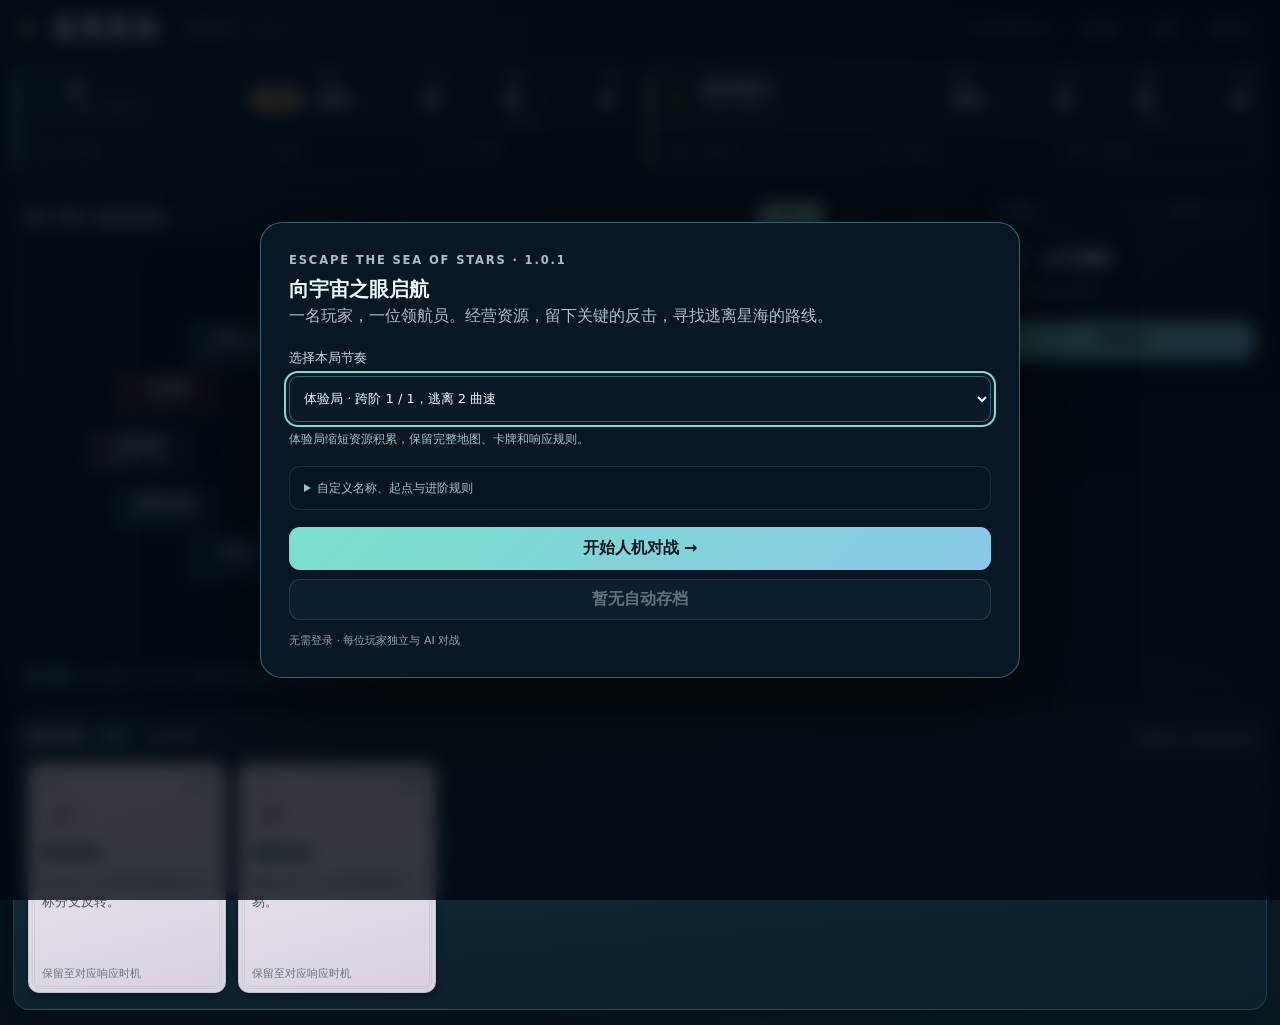
==== index.html @ c5d54f2e "Publish landscape-first Escape Star Sea playable v1.0.1" ====
<!doctype html>
<html lang="zh-CN">
  <head>
    <meta charset="UTF-8" />
    <meta name="viewport" content="width=device-width, initial-scale=1.0, viewport-fit=cover" />
    <meta name="theme-color" content="#06111f" />
    <title>逃离星海 · 人机对战试玩</title>
    <meta name="description" content="与星海领航员进行一对一桌游对战。掷骰航行、经营装备、把握反击时机，穿越三层宇宙。打开即玩，无需登录。">
    <link rel="icon" href="favicon.svg" type="image/svg+xml" />
    <link rel="stylesheet" href="styles.css" />
  </head>
  <body>
    <div class="starfield" aria-hidden="true"></div>
    <main class="app-shell">
      <header class="topbar"><div class="brand"><span class="brand-mark">✦</span><h1>逃离星海</h1><span class="duel-label">星图对决 · 1.0.1</span></div><span id="opponentActivity" class="opponent-activity" role="status">等待启航</span><nav class="top-actions"><button class="ghost-button" id="fullscreenButton" type="button" hidden>全屏</button><button class="ghost-button" id="rulesButton" type="button">怎么玩</button><button class="ghost-button" id="logButton" type="button">记录</button><button class="ghost-button" id="menuButton" type="button">菜单 ☰</button></nav></header>
      <section class="status-strip" id="playerList" aria-label="双方资源与装备"></section>
      <nav class="mobile-view-tabs" aria-label="切换对战视图"><button type="button" data-mobile-view="action" class="active">当前操作</button><button type="button" data-mobile-view="map">查看地图</button></nav>
      <section class="play-area">
        <section class="map-panel panel"><div class="map-header"><h2 id="mapTitle">第一宇宙</h2><div id="mapTabs" class="map-tabs"></div></div><p class="map-scroll-hint">在星图内滑动，查看完整路线</p><div class="map-viewport" tabindex="0" aria-label="星图，可滚动查看"><div class="map-stage" id="mapStage"></div></div><div class="node-detail" id="nodeDetail" aria-live="polite"><strong>航行地图</strong><span>能＝能源，动＝动力。格面显示基础效果；悬停或点选查看完整规则。</span></div></section>
        <aside class="round-card panel"><div class="round-meta"><span>第 <strong id="roundValue">1</strong> 轮</span><span id="modeValue">快速</span><span id="rollerValue" hidden></span></div><div class="phase-title-wrap"><span class="phase-number" id="phaseNumber">01</span><h2 id="phaseTitle">公开掷骰</h2></div><details class="phase-explanation"><summary>本阶段规则与时序</summary><p class="phase-help" id="phaseHelp"></p></details><div id="phaseControls"></div></aside>
      </section>
      <section class="hand-panel panel"><div class="hand-toolbar"><h2 id="handTitle">你的手牌</h2><span class="hand-count" id="handCount">0张</span><button id="toggleHandButton" class="ghost-button" type="button" aria-expanded="true" aria-controls="hand">收起手牌 ↓</button><div class="turn-actions" id="turnActions"></div></div><div class="hand" id="hand"></div></section>
    </main>
    <div id="phaseRail" hidden></div><div id="rankingList" hidden></div>
    <dialog id="menuDialog" class="modal utility-modal"><div class="rules-content"><div class="dialog-heading"><h2>对局菜单</h2><button data-close="menuDialog" class="ghost-button" type="button">返回对局 ×</button></div><div class="menu-actions"><button class="ghost-button" id="saveButton" type="button">保存局面</button><button class="ghost-button" id="loadButton" type="button">读取局面</button><button class="ghost-button" id="exportButton" type="button">导出存档</button><button class="ghost-button" id="importButton" type="button">导入存档</button><input id="importInput" type="file" accept="application/json,.json" hidden><button class="ghost-button" id="newButton" type="button">新对局</button><button class="danger-button" id="concedeButton" type="button">认输结束</button></div><p class="menu-note">对手：星海领航员 · 本地策略 AI</p><p id="aiStatus" role="status">本地策略已就绪</p><p class="meta-label" id="lastAiAction">等待启航</p><p class="menu-note">每次操作自动保存到当前浏览器。AI只使用自己的手牌和公开局面。对局可从菜单导出备份。</p><p class="meta-label">剩余牌库：<span id="deckCount"></span> · 版本 1.0.1</p></div></dialog>
    <dialog id="logDialog" class="modal utility-modal"><div class="rules-content"><div class="dialog-heading"><h2>本局记录</h2><button data-close="logDialog" class="ghost-button" type="button">返回对局 ×</button></div><details id="aiReview" class="ai-review" hidden><summary>赛后 AI 复盘</summary><ol id="aiReviewList"></ol></details><ol id="eventLog" class="event-log"></ol></div></dialog>
    <dialog id="equipmentDialog" class="modal utility-modal"><div class="rules-content"><div class="dialog-heading"><h2 id="equipmentTitle">装备</h2><button data-close="equipmentDialog" class="ghost-button" type="button">返回 ×</button></div><div id="equipmentBody"></div></div></dialog>
    <dialog id="cardInfoDialog" class="modal utility-modal"><div class="rules-content"><div class="dialog-heading"><h2 id="cardInfoTitle">牌面</h2><button data-close="cardInfoDialog" class="ghost-button" type="button">返回 ×</button></div><p id="cardInfoBody"></p><p class="menu-note" id="cardInfoHint"></p></div></dialog>

    <dialog class="modal" id="setupDialog">
      <form method="dialog" id="setupForm">
        <p class="eyebrow">ESCAPE THE SEA OF STARS · 1.0.1</p>
        <h2>向宇宙之眼启航</h2>
        <p>一名玩家，一位领航员。经营资源，留下关键的反击，寻找逃离星海的路线。</p>
        <input type="hidden" id="playerCount" value="2"><input type="hidden" id="privacyMode" value="off">
        <label class="setup-mode">选择本局节奏<select id="gameMode"><option value="experience" selected>体验局 · 跨阶 1 / 1，逃离 2 曲速</option><option value="quick">快速局 · 跨阶 1 / 2，逃离 3 曲速</option><option value="immersive">沉浸局 · 跨阶 2 / 3，逃离 4 曲速</option></select></label>
        <p class="mode-caption" id="setupModeHint">体验局缩短资源积累，保留完整地图、卡牌和响应规则。</p>
        <details class="setup-advanced"><summary>自定义名称、起点与进阶规则</summary>
          <div class="participant-setup" id="participantSetup"></div>
          <div class="form-grid"><label>停滞口径<select id="skipMode"><option value="loose" selected>宽松不叠加（默认）</option><option value="strict">严格叠加</option></select></label><label>随机种子<input id="seedInput" value="" placeholder="留空，每局不同" inputmode="numeric"></label></div>
        </details>
        <button class="primary-button full" value="default" type="submit">开始人机对战 →</button>
        <div class="button-row setup-secondary"><button class="secondary-button" id="restoreAutoButton" type="button">恢复最近自动存档</button><button class="ghost-button" id="cancelSetupButton" type="button">返回当前局</button></div>
        <p class="setup-footnote">无需登录 · 每位玩家独立与 AI 对战</p>
      </form>
    </dialog>

    <dialog class="modal rules-modal" id="rulesDialog">
      <div class="rules-content">
        <p class="eyebrow">IMPLEMENTED RULES & BOUNDARIES</p>
        <h2>怎么玩《逃离星海》</h2><p><a class="guide-link" href="rules.html" target="_blank" rel="noopener">打开完整规则指南 · 资源 / 回合 / 卡牌 / 地图 ↗</a></p>
        <section class="quick-guide">
          <h3>第一次玩：按这 7 步即可</h3>
          <ol class="rule-list">
            <li>上方左侧是你，右侧是AI。建议首局用“体验局＋宽松”；AI会自动选点、出牌、响应和购买曲速。</li>
            <li>掷骰玩家公开投两枚D6；所有可行动玩家各自任选一枚，同点可重复选。</li>
            <li>看“计划落点”确认路径与沿途跃迁点，再锁定同步移动。</li>
            <li>计格移动经过，或机遇牌【自选跃迁】传至跃迁点时，可用30动力买1曲速（折扣装备为25）；体验局跨阶为1/1，快速局为1/2，沉浸局为2/3。可一次购买多点，多余曲速跨阶后保留。</li>
            <li>系统按掷骰玩家起顺时针结算落点，再统一摸牌和处理立即机遇牌。</li>
            <li>个人回合可连续打合法牌、装备或卸装；结束时手牌必须弃至3张。</li>
            <li>第三宇宙持有体验2/快速3/沉浸4曲速后，准确停在或由右下虫洞途经宇宙之眼即可逃离。</li>
          </ol>
          <div class="guide-grid">
            <details><summary>三种资源</summary><p>能源上限10；归零会跳过下一完整轮并在再下一轮恢复至至少5。动力无通用上限，用于交易和购买曲速。曲速用于跨阶及最终逃离。</p></details>
            <details><summary>响应链</summary><p>瞬发牌按实际打出顺序入链，连续一圈无人继续响应后从最后一张逆序结算。绝对湮灭可取消链中未完成牌，也可弃置场上装备。</p></details>
            <details><summary>公平对战与胜负</summary><p>你始终能查看自己的手牌，不能操作AI手牌。AI只使用自己的手牌、公开装备和局面。有人逃离后完成当前轮，同轮逃离算平局，否则先逃离者获胜。</p></details>
            <details><summary>保存与认输</summary><p>每次操作都会自动存档，在菜单中也可手动保存或导出。在公开掷骰、选点、自己的响应机会或个人回合，可以从菜单认输并结束本局。</p></details>
          </div>
        </section>
        <div class="rules-columns">
          <section>
            <h3>已按现行规则接入</h3>
            <ul class="rule-list">
              <li>轮换先手投掷两枚公开D6；全员公开任选其一。</li>
              <li>同步确定路径；从掷骰玩家开始结算落点；统一摸牌后进入个人回合。</li>
              <li>三层宇宙全部格子、分岔、虫洞、奇异隧道、跨阶与宇宙之眼。</li>
              <li>128张常规牌与16张机遇牌；三类装备槽与换装弃旧。</li>
              <li>掠夺、强制交易、装备加减与累乘、后进先出的瞬发响应链。</li>
              <li>能源耗尽、停滞、跳轮恢复、手牌上限、逃离移除与同轮并列。</li>
              <li>固定一名玩家对战AI，自动存档，以及安全检查点认输。</li>
              <li>两种雷达的私密选牌与牌堆顶排序；多张立即牌由获得者本人决定结算顺序。</li>
              <li>【戴森球】与【空间探针】的每一次经过型收益都拥有独立响应窗口，装备被湮灭后会取消本次触发。</li>
              <li>机遇牌【自选跃迁】完整结算目标格：传至跃迁点可购买曲速，传至未知星域可摸1机遇＋1常规，传至宇宙之眼可检查逃离。</li>
              <li>常规牌【定向跃迁】是向前移动1—6格的另一张牌；本版本中，不结算终点格，也不摸牌（由此跨阶的目的驿站同样不结算）。</li>
            </ul>
          </section>
          <section>
            <h3>本版本补充裁定</h3>
            <ul class="rule-list" id="prototypeRulings"></ul>
          </section>
        </div>
        <div class="boundary-note">
          <strong>仍未包含</strong>
          <p>本试玩版使用本地策略AI，保留完整地图、卡牌和响应规则。尚未包含真人联机、账号系统与完整音乐音效。</p>
        </div>
        <button class="primary-button full" id="closeRulesButton" type="button">返回游戏</button>
      </div>
    </dialog>

    <button id="handBackdrop" type="button" aria-label="收起手牌" hidden></button><dialog id="orientationDialog" class="modal orientation-modal"><div class="rules-content"><span class="orientation-icon" aria-hidden="true">↻</span><h2>横屏开始这场对决</h2><p>建议旋转手机。地图与操作会并排显示，手牌可从底部展开。</p><button id="continuePortrait" class="ghost-button full" type="button">继续竖屏 · 兼容模式</button></div></dialog><div id="equipmentPopover" class="equipment-popover" role="dialog" aria-label="装备槽操作" hidden></div>
    <div id="hoverDetail" class="hover-detail" role="tooltip" hidden></div>
    <div class="feedback-layer" id="feedbackLayer" aria-hidden="true"></div>
    <div class="toast" id="toast" role="status" aria-live="polite"></div>
    <script src="game-data.js"></script>
    <script src="game-core.js"></script>
    <script src="game-ai.js"></script>
    <script src="duel-session.js"></script>
    <script src="app.js"></script>
  </body>
</html>
---- styles.css ----
:root {
  color-scheme: dark;
  --bg: #06111f;
  --panel: rgba(10, 28, 45, 0.94);
  --panel-2: rgba(5, 17, 30, 0.94);
  --text: #edf8ff;
  --muted: #8fa9ba;
  --cyan: #63f0d2;
  --blue: #73d5ff;
  --purple: #bc92ff;
  --amber: #ffbf67;
  --red: #ff7f88;
  --line: rgba(133, 200, 230, 0.16);
  --line-strong: rgba(118, 219, 255, 0.38);
  --shadow: 0 24px 60px rgba(0, 0, 0, 0.34);
  --radius: 20px;
  --motion-fast: 180ms;
  --motion-main: 360ms;
}

* { box-sizing: border-box; }
body {
  margin: 0;
  min-height: 100vh;
  font-family: Inter, "Microsoft YaHei UI", "Microsoft YaHei", system-ui, sans-serif;
  color: var(--text);
  background:
    radial-gradient(circle at 12% 8%, rgba(54, 137, 190, 0.2), transparent 28%),
    radial-gradient(circle at 84% 10%, rgba(91, 45, 145, 0.18), transparent 24%),
    linear-gradient(145deg, #050b14, #07111f 48%, #04101b);
  overflow-x: hidden;
}
button, select, input { font: inherit; }
button { color: inherit; }

.starfield, .starfield::before, .starfield::after {
  position: fixed;
  inset: 0;
  z-index: -1;
  pointer-events: none;
  content: "";
  background-image:
    radial-gradient(circle, rgba(255,255,255,.48) 0 1px, transparent 1.2px),
    radial-gradient(circle, rgba(116,215,255,.38) 0 1px, transparent 1.3px);
  background-position: 0 0, 40px 60px;
  background-size: 91px 91px, 137px 137px;
  opacity: .32;
}
.starfield::before { transform: scale(1.4) rotate(7deg); opacity: .18; }
.starfield::after { transform: scale(1.8) rotate(-5deg); opacity: .1; }

.app-shell { width: min(1580px, calc(100% - 36px)); margin: 0 auto; padding: 30px 0 54px; }
.topbar { display: flex; align-items: flex-end; justify-content: space-between; gap: 24px; padding: 0 4px 22px; }
.eyebrow, .panel-kicker { margin: 0 0 7px; color: var(--cyan); font-size: .72rem; font-weight: 800; letter-spacing: .16em; }
h1, h2, h3, p { margin-top: 0; }
h1 { margin-bottom: 8px; font-size: clamp(2rem, 4vw, 3.35rem); line-height: 1.03; letter-spacing: -.04em; }
.subtitle { margin-bottom: 0; color: var(--muted); }
.top-actions { display: flex; flex-wrap: wrap; justify-content: flex-end; gap: 8px; }

.panel {
  border: 1px solid var(--line);
  border-radius: var(--radius);
  background: linear-gradient(150deg, var(--panel), var(--panel-2));
  box-shadow: var(--shadow);
  backdrop-filter: blur(14px);
  transition: border-color var(--motion-fast) ease, box-shadow var(--motion-fast) ease;
}
.phase-rail {
  display: grid;
  grid-template-columns: repeat(7, minmax(0,1fr));
  gap: 6px;
  margin-bottom: 14px;
  padding: 8px;
  border: 1px solid var(--line);
  border-radius: 16px;
  background: rgba(4,14,24,.72);
}
.phase-chip { padding: 10px 7px; border-radius: 10px; color: #70899a; font-size: .75rem; text-align: center; }
.phase-chip.active { color: #04151d; background: linear-gradient(135deg,var(--cyan),var(--blue)); box-shadow: 0 0 24px rgba(99,240,210,.2); font-weight: 900; animation: phase-arrive var(--motion-main) cubic-bezier(.2,.8,.2,1); }
.phase-chip.past { color: #a9c5d4; background: rgba(78,142,172,.13); }

.game-grid { display: grid; grid-template-columns: minmax(0,1.65fr) minmax(365px,.75fr); gap: 14px; }
.map-panel, .hand-panel { align-self: start; }
.control-column { display: grid; gap: 14px; align-content: start; }
.map-panel, .round-card, .player-panel, .ranking-panel, .hand-panel, .log-panel { padding: 20px; }
.panel-heading { display: flex; align-items: flex-start; justify-content: space-between; gap: 16px; margin-bottom: 10px; }
.panel-heading.compact { align-items: center; margin-bottom: 14px; }
.panel-heading h2, .phase-title-wrap h2, .modal h2 { margin: 0; font-size: 1.25rem; }

.prototype-badge, .hand-count, .live-indicator {
  flex: 0 0 auto;
  padding: 6px 10px;
  border: 1px solid rgba(99,240,210,.28);
  border-radius: 999px;
  color: var(--cyan);
  background: rgba(99,240,210,.08);
  font-size: .7rem;
  font-weight: 800;
}
.map-tabs { display: flex; gap: 7px; margin: 8px 0 12px; }
.map-tab {
  flex: 1;
  padding: 9px 8px;
  border: 1px solid var(--line);
  border-radius: 10px;
  color: var(--muted);
  background: rgba(5,17,30,.7);
  cursor: pointer;
}
.map-tab.active { color: #06111f; border-color: var(--cyan); background: var(--cyan); font-weight: 900; }

.map-stage {
  position: relative;
  min-height: 670px;
  overflow: hidden;
  border: 1px solid rgba(117,202,235,.14);
  border-radius: 18px;
  background:
    radial-gradient(circle at center, rgba(34,120,158,.18), transparent 33%),
    radial-gradient(circle at 48% 51%, rgba(115,213,255,.08), transparent 55%),
    #040c16;
}
.map-stage.stage-2 { background: radial-gradient(circle at center, rgba(83,58,145,.2), transparent 38%), #070c18; }
.map-stage.stage-3 { background: radial-gradient(circle at 38% 40%, rgba(135,63,190,.24), transparent 24%), radial-gradient(circle at 72% 70%, rgba(18,123,145,.19), transparent 28%), #080a16; }
.map-stage::before {
  position: absolute;
  left: 36%;
  top: 35%;
  width: 28%;
  aspect-ratio: 1;
  content: "";
  border: 1px solid rgba(115,213,255,.12);
  border-radius: 50%;
  box-shadow: 0 0 45px rgba(115,213,255,.08), inset 0 0 35px rgba(115,213,255,.05);
}
.orbit-svg, .node-layer, .token-layer { position: absolute; inset: 0; width: 100%; height: 100%; }
.orbit-line { fill: none; stroke: rgba(114,197,226,.34); stroke-width: 1.15; stroke-dasharray: 3 2; }
.orbit-line.special { stroke: rgba(188,146,255,.55); stroke-dasharray: 2 3; }
.map-center { position: absolute; left: 50%; top: 50%; width: 190px; transform: translate(-50%,-50%); text-align: center; pointer-events: none; }
.map-center strong { display: block; font-size: 1rem; }
.map-center span { display: block; margin-top: 7px; color: var(--muted); font-size: .74rem; line-height: 1.45; }

.map-node {
  position: absolute;
  z-index: 2;
  width: 92px;
  min-height: 54px;
  transform: translate(-50%,-50%);
  padding: 8px 6px;
  border: 1px solid rgba(137,193,219,.24);
  border-radius: 13px;
  background: rgba(7,20,33,.96);
  box-shadow: 0 8px 24px rgba(0,0,0,.3);
  text-align: center;
  transition: 160ms ease;
}
.map-node:hover { z-index: 9; transform: translate(-50%,-50%) scale(1.08); border-color: var(--line-strong); }
.map-node strong { display: block; font-size: .7rem; line-height: 1.18; }
.map-node small { display: block; margin-top: 4px; color: var(--muted); font-size: .59rem; line-height: 1.22; }
.map-node.positive, .map-node.eye { border-color: rgba(99,240,210,.52); }
.map-node.station { border-color: rgba(115,213,255,.58); background: rgba(14,49,68,.96); }
.map-node.unknown { border-color: rgba(188,146,255,.62); background: rgba(42,26,62,.95); }
.map-node.hazard { border-color: rgba(255,127,136,.54); background: rgba(58,21,31,.95); }
.map-node.judgement, .map-node.choice { border-color: rgba(255,191,103,.58); }
.map-node.warp, .map-node.eye {
  border-color: var(--cyan);
  background: linear-gradient(135deg,rgba(19,86,95,.96),rgba(30,55,82,.96));
  box-shadow: 0 0 26px rgba(99,240,210,.15);
}
.map-node.wormhole, .map-node.tunnel { border-color: rgba(188,146,255,.68); }
.map-node.planned { border-color: var(--amber); box-shadow: 0 0 20px rgba(255,191,103,.18); }
.map-node.planned-end { outline: 2px solid var(--cyan); outline-offset: 2px; }

.player-token {
  position: absolute;
  z-index: 10;
  display: grid;
  width: 28px;
  height: 28px;
  place-items: center;
  transform: translate(-50%,-50%);
  border: 2px solid rgba(255,255,255,.86);
  border-radius: 50%;
  color: #07111f;
  font-size: .65rem;
  font-weight: 900;
  box-shadow: 0 0 18px currentColor;
  transition: left var(--motion-main) cubic-bezier(.2,.8,.2,1), top var(--motion-main) cubic-bezier(.2,.8,.2,1), transform var(--motion-fast) ease;
}
.map-legend { display: flex; flex-wrap: wrap; gap: 14px; margin-top: 13px; color: var(--muted); font-size: .7rem; }
.legend-dot { display: inline-block; width: 8px; height: 8px; margin-right: 5px; border-radius: 50%; background: var(--blue); }
.legend-dot.positive { background: var(--cyan); }
.legend-dot.station { background: var(--blue); }
.legend-dot.unknown { background: var(--purple); }
.legend-dot.hazard { background: var(--red); }
.legend-dot.warp { background: white; box-shadow: 0 0 8px var(--cyan); }

.round-meta { display: grid; grid-template-columns: repeat(3,1fr); gap: 8px; padding-bottom: 16px; border-bottom: 1px solid var(--line); }
.round-meta strong { display: block; overflow: hidden; margin-top: 3px; text-overflow: ellipsis; white-space: nowrap; }
.meta-label { color: var(--muted); font-size: .66rem; font-weight: 700; }
.phase-title-wrap { display: flex; align-items: center; gap: 13px; margin: 17px 0 9px; }
.phase-number { display: grid; width: 46px; height: 46px; place-items: center; border: 1px solid rgba(99,240,210,.28); border-radius: 14px; color: var(--cyan); background: rgba(99,240,210,.08); font-weight: 900; }
.phase-help { min-height: 42px; margin-bottom: 14px; color: #b8ccda; font-size: .86rem; line-height: 1.55; }

.primary-button, .secondary-button, .ghost-button, .choice-button, .card-action, .danger-button {
  border-radius: 11px;
  cursor: pointer;
  transition: 150ms ease;
}
.primary-button { border: 0; padding: 11px 15px; color: #03161c; background: linear-gradient(135deg,var(--cyan),var(--blue)); font-weight: 900; }
.secondary-button, .choice-button { padding: 9px 11px; border: 1px solid var(--line-strong); background: rgba(25,58,78,.62); font-weight: 800; }
.ghost-button { padding: 9px 12px; border: 1px solid var(--line); background: rgba(9,24,39,.7); }
.danger-button { padding: 9px 11px; border: 1px solid rgba(255,127,136,.45); background: rgba(90,28,39,.7); }
button:hover:not(:disabled) { transform: translateY(-1px); filter: brightness(1.08); }
button:disabled { cursor: not-allowed; opacity: .4; }
.full { width: 100%; }
.button-row { display: flex; flex-wrap: wrap; gap: 8px; }
.button-row > * { flex: 1; }

.dice-row { display: flex; align-items: center; justify-content: center; gap: 12px; margin: 8px 0 17px; }
.die { display: grid; width: 72px; height: 72px; place-items: center; border: 1px solid rgba(115,213,255,.45); border-radius: 18px; background: linear-gradient(145deg,rgba(28,73,98,.95),rgba(10,28,45,.96)); box-shadow: inset 0 0 22px rgba(115,213,255,.05); font-size: 2.05rem; font-weight: 900; animation: dice-arrive 320ms cubic-bezier(.18,.9,.3,1.25); }
.dice-divider { color: var(--muted); font-weight: 900; }
.choice-stack { display: grid; gap: 9px; }
.choice-player, .action-box, .response-stack {
  padding: 11px;
  border: 1px solid var(--line);
  border-radius: 13px;
  background: rgba(3,12,21,.38);
}
.choice-player-head { display: flex; align-items: center; justify-content: space-between; gap: 10px; margin-bottom: 8px; font-size: .78rem; }
.choice-buttons { display: flex; flex-wrap: wrap; gap: 7px; }
.choice-button.selected { color: #04151d; border-color: var(--cyan); background: var(--cyan); }
.route-row { display: flex; align-items: center; gap: 6px; margin-top: 7px; color: var(--muted); font-size: .68rem; }
.route-preview { display: grid; gap: 3px; margin-top: 8px; padding: 8px; border-radius: 9px; color: #b9d6e4; background: rgba(115,213,255,.07); font-size: .65rem; line-height: 1.4; }
.route-preview strong { color: var(--cyan); }
.action-box p { margin-bottom: 10px; color: #c4dbe7; font-size: .83rem; line-height: 1.5; }
.action-box { animation: panel-arrive 240ms ease-out; }
.compact-select, select, input { min-height: 40px; padding: 8px 10px; border: 1px solid var(--line-strong); border-radius: 9px; color: var(--text); background: #091927; }
.response-stack { margin-bottom: 10px; }
.stack-item { display: flex; justify-content: space-between; gap: 8px; padding: 6px 0; border-top: 1px solid var(--line); font-size: .72rem; }
.stack-item small { display: block; margin-top: 3px; color: var(--muted); line-height: 1.4; }
.stack-item:first-child { border-top: 0; }
.stack-item.cancelled { color: var(--red); text-decoration: line-through; }
.response-progress { display: flex; justify-content: space-between; gap: 8px; margin-bottom: 8px; color: var(--muted); font-size: .66rem; }
.response-option { display: grid; flex: 1 1 100%; gap: 6px; }
.response-option .choice-button { display: grid; gap: 3px; width: 100%; text-align: left; }
.response-option small { color: var(--muted); font-weight: 500; line-height: 1.35; }
.radar-grid { display: grid; grid-template-columns: repeat(auto-fit,minmax(150px,1fr)); margin: 10px 0; }
.radar-card { display: grid; min-height: 94px; align-content: start; gap: 6px; text-align: left; }
.radar-card strong { color: var(--text); }
.radar-card small { color: var(--muted); font-size: .67rem; font-weight: 500; line-height: 1.42; }
.decision-summary { display: flex; flex-wrap: wrap; align-items: center; gap: 6px; margin: 8px 0; padding: 8px; border: 1px solid var(--line); border-radius: 10px; background: rgba(115,213,255,.055); font-size: .68rem; }
.decision-summary span { color: var(--cyan); font-weight: 900; }
.decision-summary b { padding: 4px 7px; border-radius: 999px; color: #dff8ff; background: rgba(115,213,255,.11); }
.decision-summary em { color: var(--muted); font-style: normal; }

.player-list { display: grid; gap: 8px; }
.player-row { position: relative; overflow: hidden; padding: 10px 11px 10px 15px; border: 1px solid var(--line); border-radius: 13px; background: rgba(4,14,24,.48); }
.player-row::before { position: absolute; inset: 0 auto 0 0; width: 4px; content: ""; background: var(--player-color); }
.player-row.active { border-color: rgba(99,240,210,.5); background: rgba(24,72,78,.22); }
.player-row.skipped { opacity: .62; }
.player-row.escaped { border-color: rgba(99,240,210,.45); opacity: .75; }
.player-row-head { display: flex; align-items: center; justify-content: space-between; gap: 8px; margin-bottom: 7px; }
.player-row-head strong { font-size: .84rem; }
.status-badges { display: flex; flex-wrap: wrap; justify-content: flex-end; gap: 4px; }
.mini-badge { padding: 3px 6px; border-radius: 999px; color: #07111f; background: var(--amber); font-size: .58rem; font-weight: 900; }
.mini-badge.skip { color: white; background: #8f3e51; }
.mini-badge.escape { background: var(--cyan); }
.mini-badge.withdrawn { color: white; background: #667687; }
.resource-row { display: grid; grid-template-columns: repeat(5,1fr); gap: 4px; }
.resource-cell { min-width: 0; padding: 5px; border-radius: 7px; color: var(--muted); background: rgba(255,255,255,.035); font-size: .58rem; text-align: center; }
.resource-cell strong { display: block; margin-top: 2px; color: var(--text); font-size: .75rem; }
.player-detail { margin-top: 6px; color: #a9becb; font-size: .64rem; line-height: 1.42; }
.equipment-line { color: #82d8cb; }
.player-card-actions { display: flex; justify-content: flex-end; margin-top: 7px; }
.withdraw-button { padding: 5px 8px; border: 1px solid rgba(255,127,136,.34); border-radius: 8px; color: #ffb3b8; background: rgba(91,31,41,.42); cursor: pointer; font-size: .62rem; }
.ranking-list { display: grid; gap: 7px; color: var(--muted); font-size: .75rem; }
.ranking-item { padding: 8px 10px; border: 1px solid var(--line); border-radius: 10px; background: rgba(255,255,255,.025); }

.bottom-grid { display: grid; grid-template-columns: minmax(0,1.45fr) minmax(350px,.65fr); gap: 14px; margin-top: 14px; }
.hand { display: grid; grid-template-columns: repeat(auto-fill,minmax(175px,1fr)); gap: 10px; min-height: 155px; }
.game-card { display: flex; min-height: 188px; flex-direction: column; padding: 13px; border: 1px solid rgba(115,213,255,.25); border-radius: 15px; background: linear-gradient(160deg,rgba(21,55,76,.96),rgba(9,22,36,.98)); box-shadow: 0 12px 26px rgba(0,0,0,.24); }
.game-card.equipment { border-color: rgba(99,240,210,.36); background: linear-gradient(160deg,rgba(20,70,72,.92),rgba(8,25,37,.98)); }
.game-card.instant { border-color: rgba(188,146,255,.45); background: linear-gradient(160deg,rgba(55,37,79,.94),rgba(16,20,38,.98)); }
.card-meta { display: flex; justify-content: space-between; gap: 8px; color: var(--muted); font-size: .62rem; }
.game-card h3 { margin: 9px 0 6px; font-size: .92rem; }
.game-card p { flex: 1; margin-bottom: 9px; color: #a9becb; font-size: .7rem; line-height: 1.42; }
.card-params { display: grid; gap: 6px; margin-bottom: 7px; }
.card-params select { min-height: 34px; width: 100%; padding: 5px 7px; font-size: .66rem; }
.card-action { width: 100%; padding: 8px 9px; border: 0; color: var(--text); background: rgba(115,213,255,.13); font-size: .7rem; font-weight: 800; }
.discard-mode .card-action { color: #260910; background: var(--red); }
.empty-state { display: grid; min-height: 145px; place-items: center; padding: 20px; border: 1px dashed var(--line); border-radius: 15px; color: var(--muted); text-align: center; }
.turn-actions { margin-top: 12px; }
.unequip-row { margin-bottom: 8px; }
.unequip-row .ghost-button { font-size: .68rem; }

.event-log { max-height: 390px; overflow: auto; margin: 0; padding: 0; list-style: none; scrollbar-color: rgba(115,213,255,.25) transparent; }
.event-log li { display: grid; grid-template-columns: 34px 1fr; gap: 8px; padding: 8px 0; border-top: 1px solid rgba(129,190,222,.1); color: #b8cbd7; font-size: .71rem; line-height: 1.42; }
.event-log li:first-child { border-top: 0; }
.round-tag { color: var(--muted); font-size: .63rem; }
.event-log li.positive { color: #9cedd3; }
.event-log li.negative { color: #ff9aa1; }
.event-log li.accent { color: #a9deff; }
.live-indicator i { display: inline-block; width: 6px; height: 6px; margin-right: 5px; border-radius: 50%; background: var(--cyan); box-shadow: 0 0 8px var(--cyan); }

.modal { width: min(760px,calc(100% - 32px)); padding: 0; border: 1px solid var(--line-strong); border-radius: 22px; color: var(--text); background: #091725; box-shadow: 0 30px 100px rgba(0,0,0,.62); }
.modal::backdrop { background: rgba(0,7,13,.78); backdrop-filter: blur(8px); }
.modal form, .rules-content { padding: 28px; }
.modal p { color: #a9becb; line-height: 1.6; }
.form-grid { display: grid; grid-template-columns: 1fr 1fr; gap: 12px; margin: 20px 0; }
.form-grid label { display: grid; gap: 7px; color: var(--muted); font-size: .76rem; }
.participant-setup { display: grid; gap: 8px; margin: 18px 0; }
.participant-setup > .meta-label { margin: 0 0 2px; }
.participant-row { display: grid; grid-template-columns: 38px minmax(120px,1fr) minmax(170px,1fr); gap: 8px; align-items: center; }
.participant-number { color: var(--cyan); font-size: .72rem; font-weight: 900; text-align: center; }
.setup-secondary { margin-top: 9px; }
.handoff-curtain { display: grid; gap: 9px; padding: 18px; border: 1px solid rgba(188,146,255,.38); border-radius: 15px; background: linear-gradient(145deg,rgba(55,36,77,.62),rgba(4,14,24,.72)); text-align: center; }
.handoff-curtain p { margin: 0; color: var(--text); }
.handoff-curtain small { color: var(--muted); line-height: 1.5; }
.handoff-icon { color: var(--purple); font-size: 1.5rem; }
.privacy-placeholder { border-color: rgba(188,146,255,.32); background: rgba(43,29,61,.2); }
.rules-columns { display: grid; grid-template-columns: 1fr 1fr; gap: 14px; margin: 18px 0; }
.quick-guide { margin-top: 18px; padding: 16px; border: 1px solid rgba(99,240,210,.2); border-radius: 14px; background: rgba(99,240,210,.035); }
.quick-guide h3 { margin-bottom: 10px; }
.guide-grid { display: grid; grid-template-columns: 1fr 1fr; gap: 8px; margin-top: 14px; }
.guide-grid details { padding: 10px 12px; border: 1px solid var(--line); border-radius: 10px; background: rgba(3,12,21,.35); }
.guide-grid summary { color: var(--cyan); cursor: pointer; font-size: .76rem; font-weight: 800; }
.guide-grid p { margin: 8px 0 0; font-size: .72rem; line-height: 1.55; }
.rules-columns section { padding: 15px; border: 1px solid var(--line); border-radius: 13px; background: rgba(255,255,255,.02); }
.rules-columns h3 { font-size: .9rem; }
.rule-list { margin: 0; padding-left: 18px; color: #adc2cf; font-size: .76rem; line-height: 1.55; }
.rule-list li + li { margin-top: 7px; }
.boundary-note { margin: 16px 0; padding: 14px; border-left: 3px solid var(--amber); border-radius: 0 12px 12px 0; background: rgba(255,191,103,.08); }
.boundary-note strong { color: var(--amber); }
.boundary-note p { margin: 6px 0 0; font-size: .78rem; }

.toast { position: fixed; z-index: 50; right: 22px; bottom: 22px; max-width: 360px; padding: 12px 16px; border: 1px solid var(--line-strong); border-radius: 12px; background: #10283a; box-shadow: var(--shadow); opacity: 0; pointer-events: none; transform: translateY(12px); transition: 180ms ease; }
.toast.show { opacity: 1; transform: translateY(0); }

.feedback-layer { position: fixed; z-index: 70; left: 75%; top: 23%; width: 1px; height: 1px; pointer-events: none; opacity: 0; }
.feedback-layer.show { opacity: 1; }
.feedback-layer i { position: absolute; width: 7px; height: 7px; border-radius: 2px; background: var(--blue); box-shadow: 0 0 10px currentColor; animation: feedback-burst 560ms cubic-bezier(.16,.84,.28,1) var(--delay) both; }
.feedback-layer.positive i { color: var(--cyan); background: var(--cyan); }
.feedback-layer.negative i { color: var(--red); background: var(--red); }
.feedback-layer.accent i { color: var(--blue); background: var(--blue); }
body.feedback-positive .round-card { animation: feedback-positive 500ms ease-out; }
body.feedback-negative .round-card { animation: feedback-negative 500ms ease-out; }
body.feedback-accent .round-card { animation: feedback-accent 420ms ease-out; }

@keyframes phase-arrive { from { opacity: .5; transform: translateY(4px) scale(.98); } to { opacity: 1; transform: none; } }
@keyframes panel-arrive { from { opacity: .5; transform: translateY(5px); } to { opacity: 1; transform: none; } }
@keyframes dice-arrive { from { opacity: .35; transform: rotate(-7deg) scale(.78); } to { opacity: 1; transform: none; } }
@keyframes feedback-burst { from { opacity: 1; transform: rotate(var(--angle)) translateX(3px) scale(1.2); } to { opacity: 0; transform: rotate(var(--angle)) translateX(var(--distance)) scale(.1); } }
@keyframes feedback-positive { 35% { border-color: rgba(99,240,210,.72); box-shadow: 0 0 36px rgba(99,240,210,.18); } }
@keyframes feedback-negative { 25% { transform: translateX(-2px); border-color: rgba(255,127,136,.72); } 50% { transform: translateX(2px); } }
@keyframes feedback-accent { 40% { border-color: rgba(115,213,255,.65); box-shadow: 0 0 30px rgba(115,213,255,.13); } }

@media (min-width: 1121px) {
  .round-card { position: sticky; z-index: 8; top: 12px; }
  .player-list { max-height: 420px; overflow: auto; padding-right: 3px; scrollbar-color: rgba(115,213,255,.25) transparent; }
  .ranking-list { max-height: 128px; overflow: auto; }
}

@media (max-width: 1120px) {
  .game-grid, .bottom-grid { grid-template-columns: 1fr; }
  .control-column { grid-template-columns: 1fr 1fr; }
  .round-card { grid-column: 1 / -1; }
}
@media (max-width: 760px) {
  .app-shell { width: min(100% - 18px,1580px); padding-top: 18px; }
  .topbar { align-items: flex-start; flex-direction: column; }
  .top-actions { justify-content: flex-start; }
  .phase-rail { display: flex; overflow-x: auto; }
  .phase-chip { min-width: 90px; }
  .control-column, .rules-columns, .form-grid, .guide-grid { grid-template-columns: 1fr; }
  .game-grid { display: flex; flex-direction: column; }
  .control-column { order: 1; }
  .map-panel { order: 2; }
  .map-stage { min-height: 550px; }
  .map-node { width: 72px; min-height: 46px; padding: 5px 3px; }
  .map-node strong { font-size: .6rem; }
  .map-node small { font-size: .51rem; }
  .map-tabs { overflow-x: auto; }
  .map-tab { min-width: 105px; }
  .participant-row { grid-template-columns: 34px minmax(0,1fr); }
  .participant-row select { grid-column: 2; }
  .feedback-layer { left: 50%; top: 28%; }
  .radar-grid { grid-template-columns: 1fr; }
}

@media (prefers-reduced-motion: reduce) {
  *, *::before, *::after { scroll-behavior: auto !important; animation-duration: .01ms !important; animation-iteration-count: 1 !important; transition-duration: .01ms !important; }
  .feedback-layer { display: none; }
}


/* 1.0: readable tabletop, permanent equipment racks and a folding hand. */
:root { --radius:16px; --shadow:0 12px 32px #0003; --cyan:#79dfcc; --blue:#8ac8e7; --amber:#dabc7b; --muted:#9bb4c3; }
[hidden] { display:none !important; }
body { height:auto; min-height:100dvh; overflow-x:hidden; overflow-y:auto; background:radial-gradient(ellipse at 18% 0%,#173d4e80,transparent 55%),radial-gradient(ellipse at 90% 70%,#12353970,transparent 50%),#07121d; }
button:focus-visible, summary:focus-visible, select:focus-visible { outline:2px solid var(--cyan); outline-offset:3px; }
.app-shell { display:grid; grid-template-rows:auto auto minmax(436px,1fr) auto; gap:12px; width:min(1680px,100%); min-height:100dvh; height:auto; padding:14px 20px 18px; margin:0 auto; }
.app-shell > *, .hand-panel, .hand, .round-card, .equipment-rack { min-width:0; }
.topbar { padding:0 2px 2px; margin:0; min-height:38px; gap:18px; align-items:center; }
.brand { display:flex; align-items:center; gap:12px; flex-shrink:0; }
.brand-mark { color:var(--amber); font-size:29px; line-height:1; }
h1 { margin:0; font-size:25px; letter-spacing:.09em; white-space:nowrap; }
.duel-label { color:var(--muted); font-size:12px; border-left:1px solid var(--line); padding-left:12px; letter-spacing:.1em; }
.top-actions { gap:7px; flex-wrap:nowrap; }
.top-actions .ghost-button { padding:8px 13px; font-size:12px; background:transparent; border-color:#8ac8e723; }
.opponent-activity { margin-left:auto; color:var(--muted); font-size:12px; white-space:nowrap; }
.opponent-activity::before { content:'●'; color:#83ad9e; margin-right:7px; font-size:9px; }
.opponent-activity.thinking::before { color:var(--amber); animation:ai-breathe 1.7s ease-in-out infinite; }
.panel { background:linear-gradient(145deg,#102735eb,#0b1b28f5); border-color:#8ac8e727; }
.status-strip { display:grid; grid-template-columns:1fr 1fr; gap:12px; min-width:0; }
.player-row { min-width:0; overflow:visible; padding:11px 14px 10px 16px; border-radius:13px; display:grid; grid-template-columns:minmax(155px,1fr) minmax(215px,1.1fr); gap:10px 18px; align-items:center; background:linear-gradient(120deg,#142e3d,#10212e); box-shadow:0 5px 18px #0002; }
.player-row::before { left:0; top:12px; bottom:12px; width:3px; border-radius:4px; }
.player-row.active { border-color:#79dfcc80; background:linear-gradient(120deg,#173a43,#112532); }
.pilot-heading { display:flex; align-items:center; gap:10px; min-width:0; }
.pilot-heading>div:first-of-type { min-width:0; }
.pilot-heading strong { display:block; font-size:14px; line-height:1.4; white-space:normal; overflow:visible; text-overflow:clip; overflow-wrap:anywhere; }
.pilot-heading small { display:block; color:var(--muted); font-size:11px; margin-top:2px; line-height:1.4; }
.pilot-emblem { display:grid; place-items:center; flex:0 0 33px; height:33px; border:1px solid var(--player-color); border-radius:50%; color:var(--player-color); background:#061923; font-weight:800; font-size:12px; }
.status-badges { margin-left:auto; }
.mini-badge { font-size:10px; padding:3px 6px; }
.hud-resources { display:flex; justify-content:space-between; align-items:flex-start; gap:14px; }
.hud-resources>span { color:var(--muted); font-size:11px; line-height:1.35; white-space:nowrap; }
.hud-resources b { display:block; color:#eef8f6; font-size:22px; line-height:1.05; margin-top:3px; font-variant-numeric:tabular-nums; }
.hud-resources b small { color:var(--muted); font-weight:400; font-size:10px; margin-left:2px; }
.hud-resources>span>small { display:block; margin-top:3px; color:#99b7bb; font-size:10px; }
.equipment-rack { grid-column:1 / -1; display:grid; grid-template-columns:repeat(3,minmax(0,1fr)); gap:7px; }
.equipment-slot { position:relative; display:grid; grid-template-columns:auto minmax(0,1fr); align-content:start; align-items:center; gap:4px 7px; min-width:0; min-height:48px; padding:7px 9px; border:1px solid #8ac8e72b; border-radius:8px; color:var(--text); background:linear-gradient(150deg,#07172390,#18364290); text-align:left; cursor:pointer; }
.equipment-slot:hover:not(:disabled),.equipment-slot:focus-visible { border-color:#dabc7b9c; background:#1a3a45; }
.equipment-slot .slot-label { color:#a8c2c8; font-size:10px; line-height:1.35; letter-spacing:.06em; }
.equipment-slot .slot-name { color:#e3efeb; font-size:12px; line-height:1.35; white-space:normal; overflow:visible; overflow-wrap:anywhere; text-overflow:clip; }
.equipment-slot .slot-effect { grid-column:1 / -1; color:#89a9b3; font-size:10px; line-height:1.4; white-space:normal; overflow-wrap:anywhere; }
.equipment-slot.empty { border-style:dashed; background:#0717234d; }
.equipment-slot.empty .slot-name { color:#829da9; font-weight:500; }
.play-area { display:grid; grid-template-columns:minmax(0,1fr) 316px; gap:12px; min-height:0; align-items:stretch; }
.map-panel { display:flex; flex-direction:column; min-width:0; min-height:436px; height:auto; padding:11px 12px 9px; align-self:stretch; }
.map-header { display:flex; justify-content:space-between; align-items:center; flex-shrink:0; gap:14px; min-height:31px; margin-bottom:8px; }
.map-header h2 { font-size:14px; line-height:1.3; margin:0; color:#d1e5e7; letter-spacing:.015em; }
.map-tabs { display:flex; gap:5px; margin:0; }
.map-tab { flex:none; padding:6px 11px; border-radius:7px; font-size:11px; min-width:65px; }
.map-tab.active { background:#a2dcca; border-color:#a2dcca; color:#082b31; }
.map-viewport { flex:1; min-height:360px; overflow:auto; border-radius:11px; scrollbar-width:thin; scrollbar-color:#56868d #06131f; }
.map-stage { flex:none; width:100%; height:100%; min-width:900px; min-height:420px; border-radius:11px; overflow:hidden; background:radial-gradient(ellipse at 50% 48%,#1e556d2b,transparent 58%),repeating-linear-gradient(0deg,#8ac8e704 0 1px,transparent 1px 35px),repeating-linear-gradient(90deg,#8ac8e704 0 1px,transparent 1px 35px),#071522; }
.map-stage.stage-2 { background:radial-gradient(ellipse at 45% 50%,#3c497537,transparent 60%),#0b1423; }
.map-stage.stage-3 { min-height:530px; background:radial-gradient(ellipse at 37% 40%,#4678672e,transparent 35%),radial-gradient(ellipse at 75% 74%,#75613817,transparent 40%),#0a1620; }
.orbit-line { stroke:#8ac8e762; stroke-width:.55; stroke-dasharray:1 1.3; }
.orbit-line.special { stroke:#dabc7b70; stroke-dasharray:1 1.7; }
.map-node { width:108px; min-height:46px; height:auto; padding:4px 5px; border-radius:8px; cursor:pointer; color:var(--text); border-color:#81a7b93f; background:linear-gradient(145deg,#173344,#0d2131); box-shadow:0 5px 10px #0005,inset 0 1px #d5f8ff0c; }
.map-node strong { display:block; font-size:12px; line-height:1.2; letter-spacing:.015em; font-weight:750; }
.map-node small,.map-node .node-effect { display:block; margin-top:2px; font-size:10px; line-height:1.2; color:#b8ced6; white-space:normal; overflow:visible; -webkit-line-clamp:unset; }
.map-node:hover:not(:disabled),.map-node:focus-visible { z-index:20; transform:translate(-50%,-50%) scale(1.045); border-color:#e5d5a1; filter:brightness(1.08); }
.map-node.positive { border-color:#79dfcc70; background:linear-gradient(145deg,#163d42,#102935); }
.map-node.station { border-color:#8ac8e79c; background:linear-gradient(145deg,#204758,#123041); }
.map-node.hazard { border-color:#bd747566; background:linear-gradient(145deg,#3b2b36,#2b2331); }
.map-node.unknown { border-color:#a297c77a; background:linear-gradient(145deg,#353349,#242839); }
.map-node.choice,.map-node.judgement { border-color:#dabc7b85; }
.map-node.warp,.map-node.eye { border-color:#b6ead3; background:linear-gradient(140deg,#2b665e,#194046); box-shadow:0 0 16px #79dfcc1a; }
.map-node.wormhole,.map-node.tunnel { border-color:#aba2c582; }
.map-node.planned { border-color:#e2be72; box-shadow:0 0 0 1px #e2be724a,0 0 16px #dabc7b20; }
.map-node.planned-end { outline:2px solid #93efd3; outline-offset:3px; }
.node-layer { pointer-events:none; }.node-layer button { pointer-events:auto; }
.token-layer { pointer-events:none; }
.token-connectors { position:absolute; inset:0; width:100%; height:100%; pointer-events:none; }
.token-connectors line { stroke:#b4cbd2; stroke-width:.7; stroke-dasharray:1 1; opacity:.7; }
.player-token { width:29px; height:29px; font-size:11px; line-height:1; border-width:2px; overflow:hidden; white-space:nowrap; box-shadow:0 3px 9px #0009,0 0 14px currentColor; }
.player-token span { display:block; max-width:100%; line-height:1; }
.map-center { width:188px; opacity:.66; }
.map-center strong { font-size:13px; letter-spacing:.12em; }.map-center span { font-size:10px; line-height:1.6; }
.node-detail { flex-shrink:0; display:flex; gap:12px; align-items:flex-start; min-height:31px; padding-top:8px; font-size:11px; line-height:1.5; }
.node-detail strong { color:var(--cyan); white-space:nowrap; }.node-detail span { color:#afc5cf; }
.round-card { position:static; grid-column:auto; padding:14px; min-height:0; height:auto; overflow:visible; align-self:stretch; }
.round-meta { display:flex; justify-content:space-between; gap:8px; padding-bottom:9px; font-size:11px; color:var(--muted); }
.round-meta strong { display:inline; margin:0; font-size:15px; color:var(--text); }
.phase-title-wrap { margin:13px 0 9px; gap:10px; }
.phase-number { width:30px; height:30px; font-size:12px; border-radius:9px; }
.phase-title-wrap h2 { font-size:18px; }
.phase-help { min-height:0; font-size:12px; margin-bottom:11px; line-height:1.7; }
.phase-explanation { margin:0 0 11px; padding:0 0 10px; border-bottom:1px solid #8ac8e717; }
.phase-explanation summary { color:#a6c2ca; font-size:11px; line-height:1.5; cursor:pointer; }
.phase-explanation p { margin:8px 0 0; color:#b7cfd6; font-size:12px; line-height:1.75; }
.dice-row { gap:12px; margin:10px 0 12px; }.die { width:53px; height:53px; border-radius:12px; font-size:28px; color:#ecf5e9; border-color:#b0cbbb65; background:linear-gradient(145deg,#385864,#173340); box-shadow:inset 0 1px #fff2,0 6px 12px #0003; }
.choice-player,.action-box,.response-stack { padding:10px; border-radius:10px; }
.choice-player p { font-size:12px; margin:6px 0; line-height:1.6; }
.choice-stack { gap:8px; }.choice-button { padding:9px 10px; font-size:12px; border-radius:8px; }
.choice-button small { display:block; font-size:10px; font-weight:400; margin-top:4px; line-height:1.5; }
.choice-buttons { gap:7px; }.choice-buttons>[data-choice] { flex:1; min-width:72px; }
.route-preview { margin-top:8px; padding:7px; font-size:11px; line-height:1.55; }.route-preview span { display:block; }
#moveButton { margin-top:9px; }
.round-card .primary-button,.round-card .secondary-button { padding:10px 13px; font-size:12px; }
.response-progress { font-size:10px; }.stack-item small { font-size:11px; }.stack-item { font-size:11px; }
.response-option small { font-size:11px; }.response-stack { margin-bottom:9px; }
.turn-instruction { text-align:center; padding:20px 10px; color:var(--muted); }
.turn-instruction h3 { color:var(--text); font-size:20px; margin:14px 0 10px; }
.turn-instruction p { font-size:13px; line-height:1.8; }.turn-instruction small { font-size:11px; }
.thinking-orbit { color:var(--amber); font-size:30px; display:inline-block; animation:ai-breathe 1.8s ease-in-out infinite; }
.ai-thinking { padding:22px 8px; text-align:center; }.ai-thinking strong { display:block; font-size:15px; margin:12px 0; }.ai-thinking p { font-size:12px; line-height:1.8; color:var(--muted); }
.selected-card { padding:13px; border-left:2px solid var(--blue); background:#173440; border-radius:10px; }
.selected-card.instant { border-color:#b7a6d6; }.selected-card.equipment { border-color:var(--cyan); }
.selected-card h3 { margin:12px 0 10px; font-size:19px; line-height:1.4; }.selected-card p { font-size:13px; line-height:1.7; color:#d5e3e6; }
.selected-card .card-params { margin:12px 0; }.selected-card .card-params select { font-size:12px; min-height:38px; }
.selected-card .card-params small { font-size:11px; color:var(--muted); line-height:1.6; }
.text-button { padding:0; border:0; color:var(--muted); background:none; font-size:12px; cursor:pointer; }
.card-hint { color:var(--amber) !important; }
.hand-panel { position:relative; padding:11px 13px 12px; min-height:0; height:auto; display:flex; flex-direction:column; width:100%; align-self:stretch; background:linear-gradient(175deg,#19383d,#0d2530 62%,#0c202c); border-top-color:#dabc7b45; box-shadow:inset 0 1px #dfecd509,0 10px 32px #0003; }
.hand-toolbar { display:flex; flex-wrap:wrap; gap:10px; align-items:center; min-height:31px; height:auto; flex-shrink:0; margin-bottom:9px; }
.hand-toolbar h2 { font-size:14px; margin:0; letter-spacing:.04em; }.hand-count { font-size:11px; padding:3px 8px; }
#toggleHandButton { padding:6px 10px; font-size:11px; border-color:#9bc5bc30; background:#0b243044; }
.turn-actions { margin:0 0 0 auto; }.turn-actions .primary-button { padding:9px 18px; font-size:12px; }
.hand { display:flex; align-items:stretch; flex:none; min-height:230px; height:auto; gap:12px; overflow-x:auto; overflow-y:visible; padding:4px 3px 7px; scrollbar-width:thin; scrollbar-color:#829f9670 transparent; scroll-snap-type:x proximity; }
.game-card { --card-accent:#2f6170; position:relative; display:flex; flex:0 0 198px; min-width:0; min-height:230px; height:auto; padding:12px 13px 11px; text-align:left; border:1px solid #d7ded2; border-radius:11px; cursor:pointer; background:linear-gradient(165deg,#f2f0e2,#dcded0); color:#1e3940; box-shadow:0 6px 10px #0004,inset 0 0 0 3px #ffffff39,inset 0 0 0 4px #6d8a7c21; overflow:visible; transition:transform 180ms ease,box-shadow 180ms ease,border-color 180ms ease; scroll-snap-align:start; }
.game-card::after { position:absolute; inset:5px; content:''; border:1px solid #647f7424; border-radius:7px; pointer-events:none; }
.game-card.equipment { --card-accent:#2b7565; border-color:#b5d2bf; background:linear-gradient(165deg,#e7eee0,#c6ded0); }
.game-card.instant { --card-accent:#755c7c; border-color:#ccbed2; background:linear-gradient(165deg,#f0e8ec,#d9d1e1); }
.game-card:hover:not(:disabled) { transform:translateY(-3px); filter:none; box-shadow:0 9px 14px #0006; }
.game-card.selected { outline:2px solid #e3c68c; outline-offset:2px; box-shadow:0 8px 20px #0006,0 0 16px #dabc7b35; }
.game-card .card-meta { color:#566e71; font-size:10px; line-height:1.3; letter-spacing:.035em; }
.card-emblem { display:grid; place-items:center; width:38px; height:38px; margin:8px 0 1px; border:1px solid color-mix(in srgb,var(--card-accent) 28%,transparent); border-radius:50%; color:var(--card-accent); background:#ffffff35; font-size:23px; line-height:1; }
.card-emblem svg { display:block; width:100%; height:100%; }
.card-title { display:block; color:#1b3d43; font-size:15px; font-weight:800; margin:7px 0 8px; line-height:1.35; white-space:normal; overflow:visible; overflow-wrap:anywhere; text-overflow:clip; }
.card-description { display:block; flex:1; color:#40595b; font-size:13px; font-weight:400; line-height:1.6; white-space:normal; overflow:visible; -webkit-box-orient:initial; -webkit-line-clamp:unset; text-overflow:clip; overflow-wrap:anywhere; }
.card-use-hint { display:block; margin-top:auto; padding-top:10px; color:#647776; font-size:11px; line-height:1.4; }
.game-card.playable .card-use-hint { color:#1a6659; font-weight:700; }.discard-mode .card-use-hint { color:#9a424e !important; }
.hand .empty-state { min-height:200px; flex:1; padding:18px; font-size:13px; border-color:#9bc5bc30; background:repeating-linear-gradient(45deg,#9bc5bc02 0 1px,transparent 1px 11px); }
.hand-note { color:var(--muted); font-size:11px; }.discard-counter { font-size:12px; color:var(--red); }
body.hand-folded .hand { min-height:65px; height:65px; padding:3px 3px 0; overflow-y:hidden; gap:9px; }
body.hand-folded .game-card { flex-basis:113px; min-height:113px; padding:9px 10px; border-color:#7d9c9166; background:repeating-linear-gradient(45deg,#87b5a808 0 1px,transparent 1px 7px),linear-gradient(155deg,#23494c,#0d2b36); color:#dbe9dc; box-shadow:0 3px 9px #0004; }
body.hand-folded .game-card::after { border-color:#a3cbb132; }
body.hand-folded .game-card .card-meta,body.hand-folded .card-description,body.hand-folded .card-use-hint { display:none; }
body.hand-folded .card-emblem { float:left; display:inline-grid; width:23px; height:23px; margin:0; font-size:17px; color:#d8c18d; border:0; background:none; }
body.hand-folded .card-title { margin:4px 0 0; font-size:11px; line-height:1.45; color:#cddfd6; }
body.hand-folded .hand .empty-state { min-height:58px; padding:8px; }
body.hand-reveal .game-card { transform-origin:50% 100%; animation:hand-reveal 250ms cubic-bezier(.2,.75,.3,1) both; }
@keyframes hand-reveal { from { opacity:.5; transform:perspective(600px) rotateX(14deg) translateY(12px); } to { opacity:1; transform:perspective(600px) rotateX(0) translateY(0); } }
.hover-detail { position:fixed; z-index:90; pointer-events:none; width:max-content; max-width:min(330px,calc(100vw - 24px)); padding:12px 15px; border:1px solid #b2d2c555; border-radius:11px; background:#102d38f5; color:#dceced; box-shadow:0 12px 30px #0007; backdrop-filter:blur(12px); }
.hover-detail strong { display:block; color:#d7c694; font-size:13px; line-height:1.5; }
.hover-detail p { margin:5px 0 0; color:#bdd4d8; font-size:12px; line-height:1.7; }
.utility-modal { max-width:660px; max-height:88dvh; }.dialog-heading { display:flex; align-items:center; justify-content:space-between; gap:12px; margin-bottom:20px; }.dialog-heading h2 { font-size:20px; }.dialog-heading button { font-size:12px; flex-shrink:0; }
.menu-actions { display:grid; grid-template-columns:1fr 1fr; gap:10px; margin-bottom:24px; }
.ai-mode-label { display:grid; gap:8px; font-size:13px; color:var(--muted); }.ai-mode-label select { width:100%; }
#aiStatus { font-size:12px; margin:12px 0; color:#bae5fa; }.menu-note { font-size:12px; line-height:1.8; }.utility-modal a,.guide-link { color:var(--cyan); font-size:13px; }
.equipment-entry { border-bottom:1px solid var(--line); padding:15px 0; }.equipment-entry p { font-size:13px; margin:8px 0; }
.event-log { max-height:60dvh; }.event-log li { font-size:12px; }.ai-review { font-size:12px; line-height:1.8; margin:15px 0; }.ai-review summary { cursor:pointer; color:var(--cyan); }
.setup-advanced { margin:17px 0; padding:12px 14px; border:1px solid #8ac8e723; border-radius:11px; background:#06172255; }
.setup-advanced summary { cursor:pointer; color:#a6c4c9; font-size:12px; line-height:1.5; }
.setup-advanced[open] summary { margin-bottom:12px; }
.setup-advanced .form-grid { margin:12px 0 4px; }
.setup-advanced p { font-size:12px; line-height:1.65; }
.setup-mode { display:grid; gap:9px; margin:20px 0 8px; color:#c5dddc; font-size:13px; }
.setup-mode select { width:100%; min-height:46px; }
.mode-caption { margin:8px 0 15px; color:#a2c5c2 !important; font-size:12px; line-height:1.7; }
.setup-footnote { margin:12px 0 0; font-size:11px; color:#8ca8b7 !important; }
.response-timing { margin:8px 0 11px; padding:9px 11px; border-left:2px solid #dabc7b88; border-radius:0 7px 7px 0; color:#d6cfb5; background:#dabc7b09; font-size:12px; line-height:1.65; }
.equipment-entry.equipment-focus { padding:14px; margin:0 -14px; border:1px solid #dabc7b66; border-radius:10px; background:#dabc7b0a; }
.warp-purchase h3 { margin:0 0 11px; font-size:15px; color:#dceee7; }
.warp-purchase label { display:grid; gap:7px; margin:12px 0; font-size:12px; color:#aac8ce; }
.warp-purchase input,.warp-purchase select { width:100%; min-width:0; font-size:13px; }
.warp-purchase #warpCount { min-height:44px; font-size:20px; font-weight:700; color:#def0d7; }
.warp-shortcuts { display:flex; flex-wrap:wrap; gap:6px; margin:8px 0; }
.warp-shortcuts button { flex:1; padding:8px 6px; font-size:11px; }
.warp-summary { margin:12px 0 !important; padding:10px; background:#79dfcc0c; border:1px solid #79dfcc25; border-radius:8px; color:#c8e4d8 !important; font-size:12px !important; line-height:1.6 !important; }
.purchase-note { margin:12px 0 !important; color:#94b0bc !important; font-size:11px !important; line-height:1.65 !important; }
.mobile-view-tabs { display:none; }
@keyframes ai-breathe { 50% { opacity:.35; transform:scale(.9); } }
@media(min-width:1441px) and (min-height:950px) { .app-shell { grid-template-rows:auto auto minmax(470px,1fr) auto; }.map-viewport,.map-stage { min-height:400px; }.map-stage.stage-3 { min-height:530px; }.game-card { flex-basis:205px; min-height:240px; } }
@media(max-width:1120px) and (min-width:761px) {
 .app-shell { padding:12px; gap:10px; }.player-row { grid-template-columns:1fr; gap:9px; padding:11px; }.pilot-heading { min-height:34px; }.hud-resources { gap:10px; }.hud-resources b { display:inline; margin-left:5px; font-size:19px; }.hud-resources>span>small { font-size:9px; }.equipment-slot { grid-template-columns:1fr; gap:2px; padding:7px; }.equipment-slot .slot-effect { display:none; }.equipment-slot .slot-name { font-size:11px; }.play-area { grid-template-columns:minmax(0,1fr) 294px; gap:10px; }.map-header { flex-wrap:wrap; }.map-viewport { min-height:400px; }.map-stage { min-height:420px; }.map-node { width:108px; }.map-header h2 { font-size:13px; }.map-tab { min-width:58px; padding:6px 8px; }.round-card { padding:12px; }
}
@media(max-width:760px) {
 body { height:auto; min-height:100dvh; overflow-y:auto; }
 .app-shell { display:flex; flex-direction:column; height:auto; min-height:100dvh; padding:9px; gap:10px; width:100%; }
 .topbar { flex-direction:row; flex-wrap:wrap; gap:8px; align-items:center; min-height:0; }.brand { gap:7px; }.brand-mark { font-size:23px; }h1{font-size:21px;}.duel-label{display:none;}.top-actions{margin-left:auto;gap:4px;}.top-actions .ghost-button{font-size:11px;padding:7px 9px;}.opponent-activity{order:3;width:100%;margin:0;font-size:11px;padding-left:2px;}
 .status-strip { gap:8px; }.player-row { display:flex; flex-direction:column; gap:9px; align-items:stretch; padding:10px 9px 9px; }.pilot-emblem { flex:0 0 26px; height:26px; font-size:10px; }.pilot-heading { gap:6px; align-items:flex-start; }.pilot-heading strong { font-size:12px; }.pilot-heading small { font-size:10px; }.status-badges { display:none; }.hud-resources { display:grid; grid-template-columns:repeat(4,minmax(0,1fr)); gap:4px; }.hud-resources>span { font-size:10px; white-space:normal; }.hud-resources b { font-size:18px; line-height:1.15; }.hud-resources b small { font-size:9px; }.hud-resources>span>small { font-size:9px; line-height:1.35; }
 .equipment-rack { display:flex; flex-direction:column; gap:4px; }.equipment-slot { grid-template-columns:28px minmax(0,1fr); min-height:29px; padding:5px 6px; gap:4px; border-radius:6px; }.equipment-slot .slot-label { font-size:9px; }.equipment-slot .slot-name { font-size:11px; line-height:1.4; }.equipment-slot .slot-effect { display:none; }
 .mobile-view-tabs { display:flex; gap:8px; }.mobile-view-tabs button { flex:1; min-height:36px; padding:8px; border:1px solid var(--line); border-radius:8px; color:#abc4cb; background:#102b3a; font-size:12px; cursor:pointer; }.mobile-view-tabs button.active { border-color:#8fd8c4; color:#9fe5ce; background:#1b403f; }
 .play-area { display:flex; flex-direction:column; gap:10px; min-height:0; }.round-card { order:0; width:100%; min-height:250px; max-height:none; height:auto; padding:15px; overflow:visible; }.map-panel { order:1; width:100%; min-height:0; height:auto; padding:10px; overflow:hidden; }.map-header { min-height:32px; gap:7px; flex-wrap:wrap; }.map-header h2 { font-size:12px; max-width:none; }.map-tab { min-width:56px; padding:7px 8px; font-size:10px; }.map-viewport { flex:none; width:100%; height:410px; min-height:400px; max-height:65dvh; overflow:auto; }.map-stage { width:900px; min-width:900px; height:420px; min-height:420px; }.map-stage.stage-3 { height:530px; min-height:530px; }.map-node { width:108px; min-height:46px; padding:4px 5px; }.map-node strong { font-size:12px; }.map-node small,.map-node .node-effect { font-size:10px; }.player-token { height:29px; width:29px; font-size:11px; }.map-center { width:180px; }.map-center strong { font-size:13px; }.map-center span { display:block; font-size:10px; }.node-detail { font-size:11px; min-height:38px; gap:9px; line-height:1.5; }
 body:not([data-mobile-view="map"]) .play-area .map-panel { display:none; }body[data-mobile-view="map"] .play-area .round-card { display:none; }
 .hand-panel { position:static; bottom:auto; z-index:auto; min-height:0; height:auto; padding:11px 10px 12px; box-shadow:0 6px 20px #0003; grid-row:auto; }.hand-toolbar { gap:7px; margin-bottom:8px; min-height:32px; }.hand-toolbar h2 { font-size:13px; }.hand-count { font-size:10px; }.hand-note { display:none; }#toggleHandButton { padding:6px 8px; font-size:11px; }.turn-actions .primary-button { padding:8px 11px; font-size:11px; }.hand { min-height:230px; gap:11px; padding:3px 2px 7px; }.game-card { flex-basis:195px; min-height:230px; padding:12px 13px; }.card-title { font-size:15px; }.card-description { font-size:13px; line-height:1.6; }.hand .empty-state { min-height:165px; }.modal form,.rules-content { padding:20px; }.participant-row { grid-template-columns:26px minmax(0,1fr); }.participant-row input,.participant-row select { min-width:0; width:100%; padding:8px; font-size:12px; }.participant-row select { grid-column:2; }.modal { width:calc(100% - 22px); max-height:90dvh; }.form-grid { gap:13px; }.toast { right:12px; bottom:12px; max-width:calc(100% - 24px); font-size:12px; }
}
@media(max-width:380px) { .app-shell { padding:7px; }.top-actions .ghost-button { padding:7px; }.brand-mark { display:none; }.pilot-emblem { flex-basis:22px;height:22px; }.pilot-heading { gap:4px; }.hud-resources { gap:2px; }.player-row { padding:9px 7px; }.hand-toolbar { gap:5px; } }
@media(prefers-reduced-motion:reduce) { .thinking-orbit,.opponent-activity.thinking::before,body.hand-reveal .game-card { animation:none; }.game-card { transition:none; } }

/* 1.0.1: actions stay with their card; layout follows available space. */
.app-shell { width:min(1840px,100%); grid-template-rows:auto auto auto auto; align-content:start; }
.play-area { grid-template-columns:minmax(0,1fr) 306px; align-items:start; }
.round-card { align-self:start; min-height:0; }
.map-panel { min-height:0; }
.map-viewport { flex:none; min-height:0; height:clamp(370px,43vh,460px); }
.map-stage { min-height:420px; height:100%; }
.map-stage.stage-3 { min-height:530px; }
.hand { align-items:flex-start; min-height:230px; }
.game-card { flex:0 0 198px; min-height:230px; align-self:flex-start; cursor:default; scroll-margin:10px; }
.game-card.selected { flex-basis:300px; min-height:230px; }
.card-face { display:flex; flex-direction:column; align-items:stretch; width:100%; min-width:0; min-height:205px; padding:0; border:0; border-radius:6px; background:transparent; color:inherit; text-align:left; cursor:pointer; font:inherit; }
.card-face:hover:not(:disabled) { transform:none; filter:none; }
.card-face .card-description { flex:1; }
.card-face:focus-visible { outline-color:var(--card-accent); outline-offset:5px; }
.card-inline-actions { position:relative; margin-top:12px; padding-top:12px; border-top:1px solid #68878055; color:#264d50; scroll-margin:10px; }
.card-action-heading { display:flex; align-items:center; justify-content:space-between; gap:10px; margin-bottom:10px; font-size:12px; font-weight:750; color:#345951; }
.card-action-heading button { padding:5px 7px; border:1px solid #738d854d; border-radius:6px; background:#ffffff4d; color:#49645e; font-size:11px; font-weight:500; cursor:pointer; }
.card-inline-actions .card-params { display:grid; gap:9px; margin:0 0 10px; }
.card-inline-actions select, .card-inline-actions input { width:100%; min-width:0; min-height:38px; padding:8px; border:1px solid #78918a6b; border-radius:7px; background:#fafcf3; color:#24464a; font-size:12px; }
.card-inline-actions option { color:#24464a; background:#fafcf3; }
.card-inline-actions .card-params small, .card-inline-actions label { color:#58706b; font-size:11px; line-height:1.6; }
.card-inline-actions .card-hint { margin:9px 0 11px; color:#6c5c36 !important; font-size:12px; line-height:1.65; }
.card-inline-actions .primary-button { min-height:39px; width:100%; padding:10px 12px; border:1px solid #356857; background:#326959; color:#f1f5e9; font-size:12px; font-weight:750; }
.card-inline-actions .primary-button:disabled { background:#c3ccc1; color:#758678; border-color:#a5b4a8; opacity:1; }
.card-inline-actions .response-target { width:100%; }
.game-card.selected .card-emblem { width:34px; height:34px; }
.game-card.selected .card-face { min-height:185px; }
.hand .empty-state { min-height:120px; }
body.hand-folded .game-card { flex-basis:113px; }
body.hand-folded .card-face { min-height:0; }
body.hand-folded .card-inline-actions { display:none; }
.equipment-popover { position:fixed; z-index:80; width:min(320px,calc(100vw - 24px)); max-height:calc(100dvh - 24px); overflow:auto; padding:15px; border:1px solid #aed0ba69; border-radius:12px; background:#12303cfb; color:#d8e9e6; box-shadow:0 14px 36px #0008; }
.equipment-popover-heading { display:flex; align-items:flex-start; justify-content:space-between; gap:12px; margin-bottom:10px; }
.equipment-popover-heading h3 { margin:0; color:#e0d4ad; font-size:15px; line-height:1.45; }
.equipment-popover-heading button { flex:none; min-width:28px; min-height:28px; padding:4px 7px; border:1px solid #b4d5cd30; border-radius:6px; background:#ffffff08; color:#c6dcd6; font-size:12px; cursor:pointer; }
.equipment-popover p { margin:8px 0 12px; color:#bed3d5; font-size:13px; line-height:1.7; }
.equipment-popover>.ghost-button,.equipment-popover>.danger-button,.equipment-popover>.primary-button { width:100%; min-height:39px; font-size:12px; }
.equipment-popover small { color:#9bb9bd; font-size:11px; line-height:1.6; }
.equipment-candidates { display:grid; gap:7px; margin-top:12px; padding-top:11px; border-top:1px solid #b4d5cd24; }
.equipment-candidates button { text-align:left; font-size:12px; }
.hud-resources { min-width:0; }
@media(min-width:1121px) {
 .hand .game-card.selected { display:grid; grid-template-columns:minmax(0,.92fr) minmax(0,1.08fr); gap:14px; flex-basis:470px; align-items:start; }
 .hand .game-card.selected .card-face { min-height:205px; }
 .hand .game-card.selected .card-inline-actions { margin:0; padding:0 0 0 14px; border-top:0; border-left:1px solid #68878055; align-self:stretch; }
 body.hand-folded .hand .game-card.selected { display:flex; flex-basis:113px; }
 body.hand-folded .hand .game-card.selected .card-face { min-height:0; }
}
@media(min-width:1441px) {
 .app-shell { grid-template-rows:auto auto auto auto; padding:16px 24px 20px; gap:12px; }
 .play-area { grid-template-columns:minmax(0,1fr) 310px; }
 .map-viewport { min-height:0; height:auto; max-height:none; }
 .game-card { flex-basis:205px; min-height:230px; }
 .game-card.selected { flex-basis:310px; }
 .map-stage { min-height:420px; height:420px; }
 .map-stage.stage-3 { min-height:530px; height:530px; }
}
@media(min-width:1121px) and (max-width:1440px) {
 .app-shell { padding:11px 13px 15px; gap:10px; }
 .play-area { grid-template-columns:minmax(0,1fr) 280px; gap:10px; }
 .map-viewport { height:auto; max-height:none; }
 .map-stage { height:420px; }
 .map-stage.stage-3 { height:530px; }
 .player-row { padding:10px 12px; gap:8px 14px; }
 .equipment-slot { min-height:34px; padding:7px 9px; }
 .equipment-slot .slot-effect { display:none; }
 .hand-panel { padding:9px 11px; }
 .hand-toolbar { margin-bottom:6px; }
 .round-card { padding:12px; }
}
@media(max-width:1120px) {
 .app-shell { display:flex; flex-direction:column; height:auto; min-height:100dvh; padding:10px; gap:10px; }
 .mobile-view-tabs { display:flex; gap:8px; }
 .mobile-view-tabs button { flex:1; min-height:37px; padding:8px 12px; border:1px solid var(--line); border-radius:8px; color:#abc4cb; background:#102b3a; font-size:12px; cursor:pointer; }
 .mobile-view-tabs button.active { border-color:#8fd8c4; color:#9fe5ce; background:#1b403f; }
 .play-area { display:flex; flex-direction:column; min-height:0; gap:10px; }
 .play-area .round-card { width:100%; min-height:0; padding:14px; }
 .play-area .map-panel { width:100%; min-height:0; }
 body:not([data-mobile-view="map"]) .play-area .map-panel { display:none; }
 body[data-mobile-view="map"] .play-area .round-card { display:none; }
 .map-viewport { height:420px; min-height:0; max-height:62dvh; }
 .map-stage { min-width:900px; min-height:420px; height:420px; width:100%; }
 .map-stage.stage-3 { min-height:530px; height:530px; }
 .hand { min-height:230px; }
 .turn-instruction { padding:5px 2px; text-align:left; }
 .turn-instruction .thinking-orbit { display:none; }
 .turn-instruction h3 { margin:0 0 5px; font-size:15px; }
 .turn-instruction p { margin:4px 0; font-size:12px; line-height:1.6; }
 .turn-instruction small { display:block; margin-top:4px; font-size:11px; }
 .equipment-slot .slot-effect { display:none; }
}
@media(min-width:761px) and (max-width:1120px) {
 .player-row { display:grid; grid-template-columns:minmax(135px,1fr) minmax(178px,1.2fr); padding:11px 12px; gap:9px 10px; }
 .pilot-heading { gap:7px; }
 .hud-resources { gap:8px; }
 .hud-resources b { display:block; margin-left:0; font-size:20px; }
 .equipment-rack { grid-template-columns:repeat(3,minmax(0,1fr)); }
 .equipment-slot { grid-template-columns:auto minmax(0,1fr); min-height:35px; gap:5px; padding:7px; }
 .equipment-slot .slot-name { font-size:11px; }
 .round-card .phase-title-wrap { margin-top:10px; }
 .round-card .phase-explanation { padding-bottom:8px; margin-bottom:8px; }
 .choice-stack { grid-template-columns:repeat(auto-fit,minmax(280px,1fr)); }
 #phaseControls>.primary-button.full { width:auto; min-width:230px; }
 .round-card .ai-thinking { padding:14px; }
 .round-card .dice-row { justify-content:flex-start; }
}
@media(max-width:760px) {
 .app-shell { padding:8px; gap:9px; }
 .player-row { padding:9px 8px; gap:7px; }
 .equipment-slot { min-height:37px; padding:7px 6px; }
 .map-panel { padding:9px; }
 .map-viewport { height:min(400px,54dvh); max-height:54dvh; }
 .map-stage { width:900px; }
 .hand-panel { padding:9px; }
 .hand-toolbar { min-height:29px; margin-bottom:6px; gap:6px; }
 .game-card { flex-basis:195px; min-height:230px; padding:11px 12px; }
 .game-card.selected { flex-basis:min(300px,calc(100vw - 54px)); }
 .card-face { min-height:205px; }
 .game-card.selected .card-face { min-height:180px; }
 .card-inline-actions { margin-top:10px; padding-top:10px; }
 .card-inline-actions .card-hint { font-size:12px; }
 .hand .empty-state { min-height:110px; }
 .round-card .turn-instruction { padding:4px 1px; }
 .card-inline-actions select { min-height:40px; }
 .equipment-popover { max-height:75dvh; }
}
@media(min-width:761px) and (max-width:900px) {
 .player-row { grid-template-columns:minmax(0,1fr); gap:9px; }
 .hud-resources { width:100%; gap:12px; }
 .hud-resources b { display:inline; margin-left:5px; }
 .hud-resources .warp-resource small { display:block; }
}
@media(max-width:380px) { .app-shell { padding:7px; }.hud-resources { gap:3px; }.game-card.selected { flex-basis:calc(100vw - 54px); } }
/* Public mobile trial: larger touch controls without changing the game layout. */
.map-scroll-hint { display:none; }
@media(max-width:1120px) {
 .map-scroll-hint { display:block; margin:0 0 7px; color:#a9c9c8; font-size:11px; line-height:1.5; }
 .map-viewport { touch-action:pan-x pan-y; overscroll-behavior:contain; -webkit-overflow-scrolling:touch; }
 .hand { touch-action:pan-x pan-y; overscroll-behavior-x:contain; -webkit-overflow-scrolling:touch; }
}
@media(max-width:1120px) {
 .app-shell { padding-left:max(8px,env(safe-area-inset-left)); padding-right:max(8px,env(safe-area-inset-right)); padding-bottom:max(16px,env(safe-area-inset-bottom)); }
 .top-actions .ghost-button,.mobile-view-tabs button,.map-tab,.equipment-slot,#toggleHandButton,.turn-actions .primary-button,.card-action-heading button,.equipment-popover-heading button { min-height:44px; }
 .top-actions .ghost-button,.card-action-heading button,.equipment-popover-heading button { min-width:44px; }
 .equipment-popover button,.menu-actions button,.dialog-heading button,.setup-secondary button,.round-card .primary-button,.round-card .secondary-button,.choice-button { min-height:44px; }
 .card-inline-actions select,.card-inline-actions input,.warp-purchase select,.warp-purchase input,.modal select,.modal input { min-height:44px; font-size:16px; }
 .card-inline-actions .primary-button { min-height:44px; font-size:13px; }
 .card-inline-actions { scroll-margin-block:16px; }
 .game-card:hover:not(:disabled) { transform:none; }
 .toast { top:max(8px,env(safe-area-inset-top)); bottom:auto; left:50%; right:auto; width:max-content; max-width:calc(100vw - 24px); padding:10px 13px; font-size:12px; line-height:1.5; pointer-events:none; transform:translate(-50%,-12px); }
 .toast.show { transform:translate(-50%,0); }
}
@media(max-width:380px) {
 .hud-resources b small { display:block; margin:1px 0 0; font-size:9px; line-height:1.2; }
 .hud-resources>span { min-width:0; }
}

/* Landscape phones have a bounded table and a separate, scrollable hand drawer. */
#handBackdrop,#fullscreenButton { display:none; }
#orientationDialog { width:min(420px,calc(100vw - 28px)); }
#orientationDialog h2 { margin:8px 0 12px; font-size:23px; }
#orientationDialog p { font-size:14px; line-height:1.8; color:#b5cdd0; }
#orientationDialog button { min-height:44px; }
#orientationDialog .orientation-icon { font-size:43px; line-height:1; color:#a8dfcf; margin:4px 0 18px; }
@media(max-width:1120px) and (max-height:520px) and (orientation:landscape) {
 :root { --landscape-top:max(4px,env(safe-area-inset-top)); }
 html,body { height:100%; min-height:0; overflow:hidden; overscroll-behavior:none; }
 .app-shell { display:grid; grid-template-rows:44px auto minmax(0,1fr) 52px; width:100%; height:100dvh; min-height:0; padding:var(--landscape-top) max(8px,env(safe-area-inset-right)) max(4px,env(safe-area-inset-bottom)) max(8px,env(safe-area-inset-left)); gap:5px; overflow:hidden; }
 .topbar { display:flex; flex-direction:row; flex-wrap:nowrap; min-height:44px; height:44px; padding:0; gap:10px; }
 .brand { gap:6px; }.brand-mark { display:block; font-size:22px; }h1 { font-size:19px; letter-spacing:.045em; }.duel-label { display:none; }
 .top-actions { gap:4px; margin:0 0 0 auto; flex-shrink:0; }.top-actions .ghost-button { padding:7px 9px; font-size:11px; }
 #fullscreenButton:not([hidden]) { display:inline-flex; align-items:center; justify-content:center; }
 .opponent-activity { order:0; width:auto; min-width:0; margin:0; padding:0; font-size:10px; white-space:normal; line-height:1.35; }
 .status-strip { grid-template-columns:repeat(2,minmax(0,1fr)); gap:6px; }
 .player-row { display:grid; grid-template-columns:minmax(83px,.85fr) minmax(0,1.5fr); padding:5px 7px; gap:4px 6px; border-radius:9px; align-items:center; }
 .player-row::before { top:7px; bottom:7px; }
 .pilot-heading { gap:5px; min-height:0; align-items:center; }.pilot-emblem { flex-basis:23px; height:23px; font-size:10px; }
 .pilot-heading strong { font-size:11px; line-height:1.2; }.pilot-heading small { font-size:9px; line-height:1.2; margin-top:3px; }.status-badges { display:none; }
 .hud-resources { display:grid; grid-template-columns:repeat(4,minmax(0,1fr)); gap:4px; width:auto; align-items:start; }
 .hud-resources>span { min-width:0; font-size:9px; line-height:1.25; white-space:normal; }
 .hud-resources b { display:inline; margin:0 0 0 3px; font-size:16px; line-height:1.15; }.hud-resources b small { display:inline; margin-left:1px; font-size:8px; }
 .hud-resources>span>small,.hud-resources .warp-resource>small { display:block; margin:2px 0 0; font-size:9px; line-height:1.15; }
 .equipment-rack { display:grid; grid-template-columns:repeat(3,minmax(0,1fr)); gap:4px; }
 .equipment-slot { display:grid; grid-template-columns:auto minmax(0,1fr); align-content:center; gap:4px; min-height:44px; padding:4px 6px; border-radius:6px; }
 .equipment-slot .slot-label { font-size:9px; }.equipment-slot .slot-name { font-size:11px; line-height:1.25; }.equipment-slot .slot-effect { display:none; }
 .mobile-view-tabs { display:none; }
 .play-area { display:grid; grid-template-columns:minmax(0,1fr) 238px; min-height:0; height:100%; gap:6px; align-items:stretch; overflow:hidden; }
 body:not([data-mobile-view="map"]) .play-area .map-panel,body[data-mobile-view="map"] .play-area .map-panel { display:flex; }
 body[data-mobile-view="map"] .play-area .round-card,body:not([data-mobile-view="map"]) .play-area .round-card { display:block; }
 .play-area .map-panel { position:relative; order:0; min-width:0; min-height:0; height:100%; padding:4px 6px 20px; border-radius:10px; overflow:hidden; }
 .map-header { flex-wrap:nowrap; min-height:44px; margin:0 0 3px; gap:5px; }
 .map-header h2 { font-size:11px; line-height:1.25; }.map-tabs { gap:3px; }.map-tab { min-width:52px; min-height:44px; padding:6px 7px; font-size:10px; }
 .map-scroll-hint { position:absolute; bottom:2px; left:9px; right:9px; margin:0; font-size:10px; line-height:1.5; color:#b3cccd; }
 .map-viewport { flex:1; height:auto; min-height:0; max-height:none; width:100%; border-radius:6px; }
 .map-stage { width:900px; min-width:900px; height:420px; min-height:420px; }.map-stage.stage-3 { height:530px; min-height:530px; }
 .node-detail { display:none; }
 .map-panel:has(.map-node:focus) .node-detail { display:flex; position:absolute; z-index:25; left:8px; right:8px; bottom:21px; min-height:0; max-height:85px; padding:8px 9px; overflow:auto; gap:8px; background:#09202df5; border:1px solid #79dfcc60; border-radius:7px; box-shadow:0 4px 12px #0005; font-size:11px; }
 .play-area .round-card { order:1; width:100%; height:100%; min-height:0; max-height:none; padding:9px 10px; overflow:auto; overscroll-behavior:contain; border-radius:10px; }
 .round-meta { padding:0; font-size:10px; }.round-meta strong { font-size:12px; }.round-card .phase-title-wrap { margin:5px 0 6px; gap:7px; }.phase-number { width:23px; height:23px; font-size:10px; border-radius:6px; }.phase-title-wrap h2 { font-size:15px; }
 .round-card .phase-explanation { margin:0 0 7px; padding-bottom:5px; }.phase-explanation summary { font-size:10px; }
 .choice-stack { display:flex; flex-direction:column; }.choice-player,.action-box,.response-stack { padding:8px; }.choice-player p { margin:5px 0; }
 .round-card .dice-row { margin:6px 0; gap:8px; }.die { width:43px; height:43px; font-size:23px; }.round-card .turn-instruction h3 { font-size:13px; }.round-card .turn-instruction p { font-size:11px; }
 #phaseControls>.primary-button.full { width:100%; min-width:0; }.round-card .ai-thinking { padding:8px; }.thinking-orbit { width:35px; height:35px; margin:3px auto 8px; }
 .hand-panel { grid-row:4; position:relative; z-index:50; align-self:stretch; width:100%; min-height:0; height:52px; padding:3px 8px; border-radius:10px; overflow:hidden; }
 .hand-toolbar { flex-wrap:nowrap; min-height:44px; height:44px; margin:0; gap:7px; }
 .hand-toolbar h2 { font-size:12px; }.hand-count { font-size:10px; padding:2px 6px; }#toggleHandButton { flex:none; min-height:44px; padding:7px 11px; font-size:12px; }
 .turn-actions { min-width:0; }.turn-actions .primary-button { min-height:44px; padding:7px 12px; font-size:12px; }.discard-counter { font-size:11px; }
 body.hand-folded .hand-panel .hand { display:none; }
 body:not(.hand-folded) .hand-panel { position:fixed; top:calc(var(--landscape-top) + 49px); right:max(8px,env(safe-area-inset-right)); bottom:max(5px,env(safe-area-inset-bottom)); left:max(8px,env(safe-area-inset-left)); width:auto; height:auto; padding:5px 9px 7px; border-color:#9bc5bc8f; background:linear-gradient(170deg,#214c4c,#102e38 45%,#0b2430); box-shadow:0 -5px 25px #0009; }
 body:not(.hand-folded) .hand-panel .hand { display:flex; flex:1; min-height:0; height:auto; align-items:flex-start; overflow:auto; padding:7px 4px 9px; gap:12px; scroll-padding:8px; scroll-snap-type:none; }
 .hand .game-card { flex:0 0 198px; min-height:230px; padding:11px 12px; scroll-snap-align:none; }
 .hand .game-card.selected { display:grid; grid-template-columns:minmax(0,.9fr) minmax(0,1.1fr); gap:12px; flex:0 0 470px; min-height:230px; align-items:start; }
 .hand .game-card.selected .card-face { min-height:205px; }
 .hand .game-card.selected .card-inline-actions { align-self:stretch; margin:0; padding:0 0 0 12px; border-top:0; border-left:1px solid #68878055; }
 .card-action-heading { gap:6px; margin-bottom:7px; }.card-inline-actions .card-params { gap:7px; margin-bottom:9px; }.card-inline-actions .card-hint { margin:7px 0 9px; }
 .card-title { font-size:15px; }.card-description { font-size:13px; line-height:1.6; }
 body:not(.hand-folded) #handBackdrop:not([hidden]) { display:block; position:fixed; z-index:45; inset:calc(var(--landscape-top) + 45px) 0 0; border:0; border-radius:0; background:#020d17a6; backdrop-filter:blur(2px); }
 .equipment-popover { z-index:80; max-height:calc(100dvh - 24px); }
 .modal { max-height:calc(100dvh - 20px); }.modal form,.rules-content { padding:20px; }
 .toast { z-index:90; top:var(--landscape-top); max-width:calc(100vw - 320px); font-size:11px; padding:8px 11px; }
}
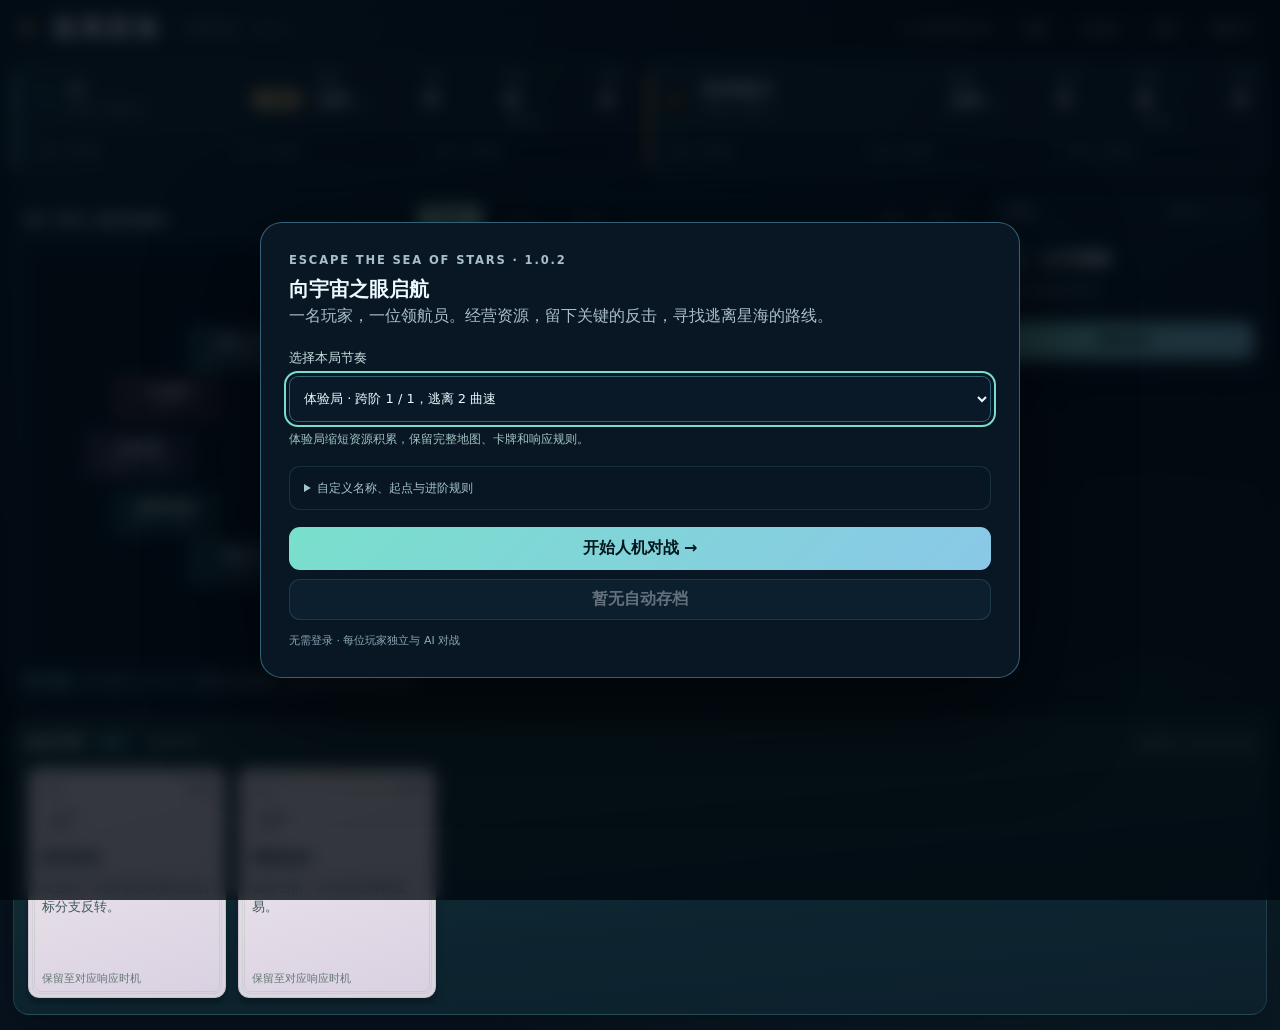
==== commit 38c29e08: "Fix mobile map space with portrait and landscape layouts in v1.0.2" ====
--- a/index.html
+++ b/index.html
@@ -7,29 +7,30 @@
     <title>逃离星海 · 人机对战试玩</title>
     <meta name="description" content="与星海领航员进行一对一桌游对战。掷骰航行、经营装备、把握反击时机，穿越三层宇宙。打开即玩，无需登录。">
     <link rel="icon" href="favicon.svg" type="image/svg+xml" />
-    <link rel="stylesheet" href="styles.css" />
+    <link rel="stylesheet" href="styles.css?v=1.0.2" />
+    <link rel="stylesheet" href="responsive.css?v=1.0.2" />
   </head>
   <body>
     <div class="starfield" aria-hidden="true"></div>
     <main class="app-shell">
-      <header class="topbar"><div class="brand"><span class="brand-mark">✦</span><h1>逃离星海</h1><span class="duel-label">星图对决 · 1.0.1</span></div><span id="opponentActivity" class="opponent-activity" role="status">等待启航</span><nav class="top-actions"><button class="ghost-button" id="fullscreenButton" type="button" hidden>全屏</button><button class="ghost-button" id="rulesButton" type="button">怎么玩</button><button class="ghost-button" id="logButton" type="button">记录</button><button class="ghost-button" id="menuButton" type="button">菜单 ☰</button></nav></header>
+      <header class="topbar"><div class="brand"><span class="brand-mark">✦</span><h1>逃离星海</h1><span class="duel-label">星图对决 · 1.0.2</span></div><span id="opponentActivity" class="opponent-activity" role="status">等待启航</span><nav class="top-actions"><button class="ghost-button" id="fullscreenButton" type="button" hidden>全屏</button><button class="ghost-button" id="rulesButton" type="button">怎么玩</button><button class="ghost-button" id="logButton" type="button">记录</button><button class="ghost-button" id="menuButton" type="button">菜单 ☰</button></nav></header>
       <section class="status-strip" id="playerList" aria-label="双方资源与装备"></section>
       <nav class="mobile-view-tabs" aria-label="切换对战视图"><button type="button" data-mobile-view="action" class="active">当前操作</button><button type="button" data-mobile-view="map">查看地图</button></nav>
       <section class="play-area">
-        <section class="map-panel panel"><div class="map-header"><h2 id="mapTitle">第一宇宙</h2><div id="mapTabs" class="map-tabs"></div></div><p class="map-scroll-hint">在星图内滑动，查看完整路线</p><div class="map-viewport" tabindex="0" aria-label="星图，可滚动查看"><div class="map-stage" id="mapStage"></div></div><div class="node-detail" id="nodeDetail" aria-live="polite"><strong>航行地图</strong><span>能＝能源，动＝动力。格面显示基础效果；悬停或点选查看完整规则。</span></div></section>
+        <section class="map-panel panel"><div class="map-header"><h2 id="mapTitle">第一宇宙</h2><div id="mapTabs" class="map-tabs"></div><div class="map-tools"><button class="ghost-button" id="mapZoomButton" type="button" aria-pressed="false">放大</button><button class="ghost-button" id="mapFocusButton" type="button">定位</button></div></div><p class="map-scroll-hint">总览看路线 · 点格看完整效果 · 放大后可滑动</p><div class="map-viewport" tabindex="0" aria-label="星图，可滚动查看"><div class="map-stage" id="mapStage"></div></div><div class="node-detail" id="nodeDetail" aria-live="polite"><strong>航行地图</strong><span>能＝能源，动＝动力。格面显示基础效果；悬停或点选查看完整规则。</span></div></section>
         <aside class="round-card panel"><div class="round-meta"><span>第 <strong id="roundValue">1</strong> 轮</span><span id="modeValue">快速</span><span id="rollerValue" hidden></span></div><div class="phase-title-wrap"><span class="phase-number" id="phaseNumber">01</span><h2 id="phaseTitle">公开掷骰</h2></div><details class="phase-explanation"><summary>本阶段规则与时序</summary><p class="phase-help" id="phaseHelp"></p></details><div id="phaseControls"></div></aside>
       </section>
       <section class="hand-panel panel"><div class="hand-toolbar"><h2 id="handTitle">你的手牌</h2><span class="hand-count" id="handCount">0张</span><button id="toggleHandButton" class="ghost-button" type="button" aria-expanded="true" aria-controls="hand">收起手牌 ↓</button><div class="turn-actions" id="turnActions"></div></div><div class="hand" id="hand"></div></section>
     </main>
     <div id="phaseRail" hidden></div><div id="rankingList" hidden></div>
-    <dialog id="menuDialog" class="modal utility-modal"><div class="rules-content"><div class="dialog-heading"><h2>对局菜单</h2><button data-close="menuDialog" class="ghost-button" type="button">返回对局 ×</button></div><div class="menu-actions"><button class="ghost-button" id="saveButton" type="button">保存局面</button><button class="ghost-button" id="loadButton" type="button">读取局面</button><button class="ghost-button" id="exportButton" type="button">导出存档</button><button class="ghost-button" id="importButton" type="button">导入存档</button><input id="importInput" type="file" accept="application/json,.json" hidden><button class="ghost-button" id="newButton" type="button">新对局</button><button class="danger-button" id="concedeButton" type="button">认输结束</button></div><p class="menu-note">对手：星海领航员 · 本地策略 AI</p><p id="aiStatus" role="status">本地策略已就绪</p><p class="meta-label" id="lastAiAction">等待启航</p><p class="menu-note">每次操作自动保存到当前浏览器。AI只使用自己的手牌和公开局面。对局可从菜单导出备份。</p><p class="meta-label">剩余牌库：<span id="deckCount"></span> · 版本 1.0.1</p></div></dialog>
+    <dialog id="menuDialog" class="modal utility-modal"><div class="rules-content"><div class="dialog-heading"><h2>对局菜单</h2><button data-close="menuDialog" class="ghost-button" type="button">返回对局 ×</button></div><div class="menu-actions"><button class="ghost-button" id="saveButton" type="button">保存局面</button><button class="ghost-button" id="loadButton" type="button">读取局面</button><button class="ghost-button" id="exportButton" type="button">导出存档</button><button class="ghost-button" id="importButton" type="button">导入存档</button><input id="importInput" type="file" accept="application/json,.json" hidden><button class="ghost-button" id="newButton" type="button">新对局</button><button class="danger-button" id="concedeButton" type="button">认输结束</button></div><p class="menu-note">对手：星海领航员 · 本地策略 AI</p><p id="aiStatus" role="status">本地策略已就绪</p><p class="meta-label" id="lastAiAction">等待启航</p><p class="menu-note">每次操作自动保存到当前浏览器。AI只使用自己的手牌和公开局面。对局可从菜单导出备份。</p><p class="meta-label">剩余牌库：<span id="deckCount"></span> · 版本 1.0.2</p></div></dialog>
     <dialog id="logDialog" class="modal utility-modal"><div class="rules-content"><div class="dialog-heading"><h2>本局记录</h2><button data-close="logDialog" class="ghost-button" type="button">返回对局 ×</button></div><details id="aiReview" class="ai-review" hidden><summary>赛后 AI 复盘</summary><ol id="aiReviewList"></ol></details><ol id="eventLog" class="event-log"></ol></div></dialog>
     <dialog id="equipmentDialog" class="modal utility-modal"><div class="rules-content"><div class="dialog-heading"><h2 id="equipmentTitle">装备</h2><button data-close="equipmentDialog" class="ghost-button" type="button">返回 ×</button></div><div id="equipmentBody"></div></div></dialog>
     <dialog id="cardInfoDialog" class="modal utility-modal"><div class="rules-content"><div class="dialog-heading"><h2 id="cardInfoTitle">牌面</h2><button data-close="cardInfoDialog" class="ghost-button" type="button">返回 ×</button></div><p id="cardInfoBody"></p><p class="menu-note" id="cardInfoHint"></p></div></dialog>
 
     <dialog class="modal" id="setupDialog">
       <form method="dialog" id="setupForm">
-        <p class="eyebrow">ESCAPE THE SEA OF STARS · 1.0.1</p>
+        <p class="eyebrow">ESCAPE THE SEA OF STARS · 1.0.2</p>
         <h2>向宇宙之眼启航</h2>
         <p>一名玩家，一位领航员。经营资源，留下关键的反击，寻找逃离星海的路线。</p>
         <input type="hidden" id="playerCount" value="2"><input type="hidden" id="privacyMode" value="off">
@@ -52,7 +53,7 @@
         <section class="quick-guide">
           <h3>第一次玩：按这 7 步即可</h3>
           <ol class="rule-list">
-            <li>上方左侧是你，右侧是AI。建议首局用“体验局＋宽松”；AI会自动选点、出牌、响应和购买曲速。</li>
+            <li>标记“你”的一栏是你的资源与装备，标记“AI”的一栏是对手。建议首局用“体验局＋宽松”；AI会自动选点、出牌、响应和购买曲速。</li>
             <li>掷骰玩家公开投两枚D6；所有可行动玩家各自任选一枚，同点可重复选。</li>
             <li>看“计划落点”确认路径与沿途跃迁点，再锁定同步移动。</li>
             <li>计格移动经过，或机遇牌【自选跃迁】传至跃迁点时，可用30动力买1曲速（折扣装备为25）；体验局跨阶为1/1，快速局为1/2，沉浸局为2/3。可一次购买多点，多余曲速跨阶后保留。</li>
@@ -97,7 +98,7 @@
       </div>
     </dialog>
 
-    <button id="handBackdrop" type="button" aria-label="收起手牌" hidden></button><dialog id="orientationDialog" class="modal orientation-modal"><div class="rules-content"><span class="orientation-icon" aria-hidden="true">↻</span><h2>横屏开始这场对决</h2><p>建议旋转手机。地图与操作会并排显示，手牌可从底部展开。</p><button id="continuePortrait" class="ghost-button full" type="button">继续竖屏 · 兼容模式</button></div></dialog><div id="equipmentPopover" class="equipment-popover" role="dialog" aria-label="装备槽操作" hidden></div>
+    <button id="handBackdrop" type="button" aria-label="收起手牌" hidden></button><dialog id="nodeDialog" class="modal utility-modal"><div class="rules-content"><div class="dialog-heading"><h2 id="nodeDialogTitle">星域详情</h2><button class="ghost-button" data-close="nodeDialog" type="button">关闭 ×</button></div><p id="nodeDialogText"></p></div></dialog><div id="equipmentPopover" class="equipment-popover" role="dialog" aria-label="装备槽操作" hidden></div>
     <div id="hoverDetail" class="hover-detail" role="tooltip" hidden></div>
     <div class="feedback-layer" id="feedbackLayer" aria-hidden="true"></div>
     <div class="toast" id="toast" role="status" aria-live="polite"></div>
@@ -105,6 +106,6 @@
     <script src="game-core.js"></script>
     <script src="game-ai.js"></script>
     <script src="duel-session.js"></script>
-    <script src="app.js"></script>
+    <script src="app.js?v=1.0.2"></script>
   </body>
 </html>
--- a/styles.css
+++ b/styles.css
@@ -741,68 +741,3 @@
  .hud-resources>span { min-width:0; }
 }
 
-/* Landscape phones have a bounded table and a separate, scrollable hand drawer. */
-#handBackdrop,#fullscreenButton { display:none; }
-#orientationDialog { width:min(420px,calc(100vw - 28px)); }
-#orientationDialog h2 { margin:8px 0 12px; font-size:23px; }
-#orientationDialog p { font-size:14px; line-height:1.8; color:#b5cdd0; }
-#orientationDialog button { min-height:44px; }
-#orientationDialog .orientation-icon { font-size:43px; line-height:1; color:#a8dfcf; margin:4px 0 18px; }
-@media(max-width:1120px) and (max-height:520px) and (orientation:landscape) {
- :root { --landscape-top:max(4px,env(safe-area-inset-top)); }
- html,body { height:100%; min-height:0; overflow:hidden; overscroll-behavior:none; }
- .app-shell { display:grid; grid-template-rows:44px auto minmax(0,1fr) 52px; width:100%; height:100dvh; min-height:0; padding:var(--landscape-top) max(8px,env(safe-area-inset-right)) max(4px,env(safe-area-inset-bottom)) max(8px,env(safe-area-inset-left)); gap:5px; overflow:hidden; }
- .topbar { display:flex; flex-direction:row; flex-wrap:nowrap; min-height:44px; height:44px; padding:0; gap:10px; }
- .brand { gap:6px; }.brand-mark { display:block; font-size:22px; }h1 { font-size:19px; letter-spacing:.045em; }.duel-label { display:none; }
- .top-actions { gap:4px; margin:0 0 0 auto; flex-shrink:0; }.top-actions .ghost-button { padding:7px 9px; font-size:11px; }
- #fullscreenButton:not([hidden]) { display:inline-flex; align-items:center; justify-content:center; }
- .opponent-activity { order:0; width:auto; min-width:0; margin:0; padding:0; font-size:10px; white-space:normal; line-height:1.35; }
- .status-strip { grid-template-columns:repeat(2,minmax(0,1fr)); gap:6px; }
- .player-row { display:grid; grid-template-columns:minmax(83px,.85fr) minmax(0,1.5fr); padding:5px 7px; gap:4px 6px; border-radius:9px; align-items:center; }
- .player-row::before { top:7px; bottom:7px; }
- .pilot-heading { gap:5px; min-height:0; align-items:center; }.pilot-emblem { flex-basis:23px; height:23px; font-size:10px; }
- .pilot-heading strong { font-size:11px; line-height:1.2; }.pilot-heading small { font-size:9px; line-height:1.2; margin-top:3px; }.status-badges { display:none; }
- .hud-resources { display:grid; grid-template-columns:repeat(4,minmax(0,1fr)); gap:4px; width:auto; align-items:start; }
- .hud-resources>span { min-width:0; font-size:9px; line-height:1.25; white-space:normal; }
- .hud-resources b { display:inline; margin:0 0 0 3px; font-size:16px; line-height:1.15; }.hud-resources b small { display:inline; margin-left:1px; font-size:8px; }
- .hud-resources>span>small,.hud-resources .warp-resource>small { display:block; margin:2px 0 0; font-size:9px; line-height:1.15; }
- .equipment-rack { display:grid; grid-template-columns:repeat(3,minmax(0,1fr)); gap:4px; }
- .equipment-slot { display:grid; grid-template-columns:auto minmax(0,1fr); align-content:center; gap:4px; min-height:44px; padding:4px 6px; border-radius:6px; }
- .equipment-slot .slot-label { font-size:9px; }.equipment-slot .slot-name { font-size:11px; line-height:1.25; }.equipment-slot .slot-effect { display:none; }
- .mobile-view-tabs { display:none; }
- .play-area { display:grid; grid-template-columns:minmax(0,1fr) 238px; min-height:0; height:100%; gap:6px; align-items:stretch; overflow:hidden; }
- body:not([data-mobile-view="map"]) .play-area .map-panel,body[data-mobile-view="map"] .play-area .map-panel { display:flex; }
- body[data-mobile-view="map"] .play-area .round-card,body:not([data-mobile-view="map"]) .play-area .round-card { display:block; }
- .play-area .map-panel { position:relative; order:0; min-width:0; min-height:0; height:100%; padding:4px 6px 20px; border-radius:10px; overflow:hidden; }
- .map-header { flex-wrap:nowrap; min-height:44px; margin:0 0 3px; gap:5px; }
- .map-header h2 { font-size:11px; line-height:1.25; }.map-tabs { gap:3px; }.map-tab { min-width:52px; min-height:44px; padding:6px 7px; font-size:10px; }
- .map-scroll-hint { position:absolute; bottom:2px; left:9px; right:9px; margin:0; font-size:10px; line-height:1.5; color:#b3cccd; }
- .map-viewport { flex:1; height:auto; min-height:0; max-height:none; width:100%; border-radius:6px; }
- .map-stage { width:900px; min-width:900px; height:420px; min-height:420px; }.map-stage.stage-3 { height:530px; min-height:530px; }
- .node-detail { display:none; }
- .map-panel:has(.map-node:focus) .node-detail { display:flex; position:absolute; z-index:25; left:8px; right:8px; bottom:21px; min-height:0; max-height:85px; padding:8px 9px; overflow:auto; gap:8px; background:#09202df5; border:1px solid #79dfcc60; border-radius:7px; box-shadow:0 4px 12px #0005; font-size:11px; }
- .play-area .round-card { order:1; width:100%; height:100%; min-height:0; max-height:none; padding:9px 10px; overflow:auto; overscroll-behavior:contain; border-radius:10px; }
- .round-meta { padding:0; font-size:10px; }.round-meta strong { font-size:12px; }.round-card .phase-title-wrap { margin:5px 0 6px; gap:7px; }.phase-number { width:23px; height:23px; font-size:10px; border-radius:6px; }.phase-title-wrap h2 { font-size:15px; }
- .round-card .phase-explanation { margin:0 0 7px; padding-bottom:5px; }.phase-explanation summary { font-size:10px; }
- .choice-stack { display:flex; flex-direction:column; }.choice-player,.action-box,.response-stack { padding:8px; }.choice-player p { margin:5px 0; }
- .round-card .dice-row { margin:6px 0; gap:8px; }.die { width:43px; height:43px; font-size:23px; }.round-card .turn-instruction h3 { font-size:13px; }.round-card .turn-instruction p { font-size:11px; }
- #phaseControls>.primary-button.full { width:100%; min-width:0; }.round-card .ai-thinking { padding:8px; }.thinking-orbit { width:35px; height:35px; margin:3px auto 8px; }
- .hand-panel { grid-row:4; position:relative; z-index:50; align-self:stretch; width:100%; min-height:0; height:52px; padding:3px 8px; border-radius:10px; overflow:hidden; }
- .hand-toolbar { flex-wrap:nowrap; min-height:44px; height:44px; margin:0; gap:7px; }
- .hand-toolbar h2 { font-size:12px; }.hand-count { font-size:10px; padding:2px 6px; }#toggleHandButton { flex:none; min-height:44px; padding:7px 11px; font-size:12px; }
- .turn-actions { min-width:0; }.turn-actions .primary-button { min-height:44px; padding:7px 12px; font-size:12px; }.discard-counter { font-size:11px; }
- body.hand-folded .hand-panel .hand { display:none; }
- body:not(.hand-folded) .hand-panel { position:fixed; top:calc(var(--landscape-top) + 49px); right:max(8px,env(safe-area-inset-right)); bottom:max(5px,env(safe-area-inset-bottom)); left:max(8px,env(safe-area-inset-left)); width:auto; height:auto; padding:5px 9px 7px; border-color:#9bc5bc8f; background:linear-gradient(170deg,#214c4c,#102e38 45%,#0b2430); box-shadow:0 -5px 25px #0009; }
- body:not(.hand-folded) .hand-panel .hand { display:flex; flex:1; min-height:0; height:auto; align-items:flex-start; overflow:auto; padding:7px 4px 9px; gap:12px; scroll-padding:8px; scroll-snap-type:none; }
- .hand .game-card { flex:0 0 198px; min-height:230px; padding:11px 12px; scroll-snap-align:none; }
- .hand .game-card.selected { display:grid; grid-template-columns:minmax(0,.9fr) minmax(0,1.1fr); gap:12px; flex:0 0 470px; min-height:230px; align-items:start; }
- .hand .game-card.selected .card-face { min-height:205px; }
- .hand .game-card.selected .card-inline-actions { align-self:stretch; margin:0; padding:0 0 0 12px; border-top:0; border-left:1px solid #68878055; }
- .card-action-heading { gap:6px; margin-bottom:7px; }.card-inline-actions .card-params { gap:7px; margin-bottom:9px; }.card-inline-actions .card-hint { margin:7px 0 9px; }
- .card-title { font-size:15px; }.card-description { font-size:13px; line-height:1.6; }
- body:not(.hand-folded) #handBackdrop:not([hidden]) { display:block; position:fixed; z-index:45; inset:calc(var(--landscape-top) + 45px) 0 0; border:0; border-radius:0; background:#020d17a6; backdrop-filter:blur(2px); }
- .equipment-popover { z-index:80; max-height:calc(100dvh - 24px); }
- .modal { max-height:calc(100dvh - 20px); }.modal form,.rules-content { padding:20px; }
- .toast { z-index:90; top:var(--landscape-top); max-width:calc(100vw - 320px); font-size:11px; padding:8px 11px; }
-}
-
--- a/responsive.css
+++ b/responsive.css
@@ -0,0 +1,52 @@
+/* 1.0.2: reserve map space before placing compact controls. */
+.map-tools{display:flex;gap:4px}.map-tools button{min-height:36px;padding:6px 9px;font-size:12px}.map-header{flex-wrap:wrap}.opponent-equipment-button{display:none}.opponent-equipment-detail{border-top:1px solid #86b0ac40;padding-top:12px}.opponent-equipment-detail h3{font-size:15px}.opponent-equipment-detail p,#nodeDialogText{font-size:15px;line-height:1.8}.orbit-line{vector-effect:non-scaling-stroke;stroke-width:1.6;stroke-dasharray:none}.orbit-line.special{stroke-dasharray:5 4}#handBackdrop[hidden]{display:none}#handBackdrop{display:none}.map-stage.overview .player-token{width:23px;height:23px;font-size:10px;border-width:1px;box-shadow:0 1px 3px #0008}.map-stage.overview .map-node:hover:not(:disabled),.map-stage.overview .map-node:focus-visible{transform:translate(-50%,-50%);filter:brightness(1.15)}button{-webkit-tap-highlight-color:transparent}
+@media(max-width:1120px){
+ html,body{height:auto;min-height:100%;overflow-x:hidden;overflow-y:auto}
+ .app-shell{display:grid;grid-template-columns:minmax(0,1fr);grid-template-rows:auto auto auto auto auto;width:100%;height:auto;min-height:100dvh;gap:8px;padding:8px max(8px,env(safe-area-inset-right)) max(8px,env(safe-area-inset-bottom)) max(8px,env(safe-area-inset-left));align-content:start}
+ .topbar{grid-row:1;display:flex;flex-direction:row;flex-wrap:nowrap;align-items:center;gap:7px;min-height:44px;padding:0}.brand{gap:4px}.brand-mark{display:none}h1{font-size:19px;letter-spacing:.025em;white-space:nowrap}.duel-label{display:none}.opponent-activity{display:none}.top-actions{margin-left:auto;gap:4px;flex-wrap:nowrap}.top-actions button{min-height:44px;font-size:11px;padding:5px 8px}#fullscreenButton{display:none}
+ .status-strip{grid-row:2;display:flex;flex-direction:column;gap:4px}
+ .player-row{display:grid;grid-template-columns:37px minmax(0,1fr);gap:2px 5px;padding:3px 6px;border-radius:8px;box-shadow:none;min-height:44px;align-items:center;overflow:hidden}.player-row::before{top:5px;bottom:5px}.opponent-row{order:-1;grid-template-columns:37px minmax(0,1fr) 44px}.pilot-heading{gap:0;min-width:0}.pilot-emblem{width:28px;height:28px;flex:0 0 28px;font-size:11px}.pilot-heading>div{display:none}.hud-resources{display:grid;grid-template-columns:repeat(4,minmax(0,1fr));gap:4px;width:100%;min-width:0;align-items:center}.hud-resources>span{font-size:10px;white-space:nowrap;line-height:1.4}.hud-resources b{display:inline;font-size:16px;line-height:1.2;margin:0 0 0 3px}.hud-resources b small,.hud-resources>span>small{display:none}.status-badges{display:none}
+ .equipment-rack{grid-column:1/-1;display:grid;grid-template-columns:repeat(3,minmax(0,1fr));gap:4px;flex-direction:row;min-height:44px}.equipment-slot{grid-template-columns:auto minmax(0,1fr);min-height:44px;padding:4px 6px;gap:4px;align-content:center;border-radius:6px}.equipment-slot .slot-label{font-size:9px;letter-spacing:0}.equipment-slot .slot-name{font-size:11px;line-height:1.3}.equipment-slot .slot-effect{display:none}.opponent-row .equipment-rack{display:none}.opponent-equipment-button{display:block;grid-column:3;grid-row:1;min-height:44px;padding:3px;font-size:11px}
+ .mobile-view-tabs{display:none}.play-area{display:contents}
+ body:not([data-mobile-view="map"]) .play-area .map-panel,body[data-mobile-view="map"] .play-area .map-panel{display:flex}
+ body:not([data-mobile-view="map"]) .play-area .round-card,body[data-mobile-view="map"] .play-area .round-card{display:block}
+ .play-area .map-panel{grid-row:3;position:relative;order:0;min-height:0;height:auto;padding:4px;border-radius:10px;overflow:hidden;gap:0}
+ .map-header{display:flex;flex-wrap:nowrap;min-height:44px;gap:4px;margin:0 0 4px}.map-header h2{display:none}.map-tabs{margin:0;gap:3px;flex:1}.map-tab{flex:1;min-width:0;min-height:44px;padding:5px;font-size:11px}.map-tools{gap:3px;flex:none}.map-tools button{min-width:44px;min-height:44px;font-size:11px;padding:4px}
+ .map-scroll-hint{display:none}.map-viewport{flex:none;width:100%;height:clamp(330px,46dvh,470px);min-height:330px;max-height:none;overflow:auto;touch-action:pan-x pan-y;overscroll-behavior:contain;border-radius:6px}
+ .map-stage,.map-stage.stage-3{min-width:0;min-height:0;max-width:none;max-height:none;width:100%;height:100%;overflow:hidden}.map-node{width:108px;min-height:46px}.map-node strong{font-size:12px}.map-node .node-effect{font-size:11px}
+ .map-stage.overview .map-node{width:calc(86% / var(--map-cols,4));height:44px;min-height:44px;max-height:44px;padding:3px;box-shadow:0 2px 5px #0004;overflow:hidden;display:flex;flex-direction:column;align-items:center;justify-content:center;gap:2px;border-radius:6px}
+ .map-stage.overview .map-node strong{font-size:11px;line-height:1.1;letter-spacing:0;font-weight:650;flex:none}.map-stage.overview .map-node .node-effect{font-size:10px;line-height:1.1;margin:0;white-space:normal;flex:none}
+ .node-detail{display:none}
+ .play-area .round-card{grid-row:4;order:1;width:100%;height:auto;min-height:0;max-height:none;overflow:visible;padding:12px;border-radius:10px}.round-meta{padding:0;font-size:11px}.phase-title-wrap{margin:5px 0;gap:7px}.phase-title-wrap h2{font-size:17px}.phase-number{width:27px;height:27px;font-size:11px}.phase-explanation{margin:5px 0;padding-bottom:6px}.phase-explanation summary{font-size:11px}.phase-help{font-size:12px}.choice-stack{display:flex;flex-direction:column;gap:7px}.choice-player{padding:8px}.choice-player p{margin:4px 0}.choice-row{gap:6px}.choice-button{min-height:44px;font-size:14px}.dice-row{margin:6px 0}.die{width:40px;height:40px;font-size:23px}#phaseControls>.primary-button.full{width:100%;min-width:0;min-height:44px}.action-box{padding:8px}.turn-instruction h3{font-size:14px}.turn-instruction p{font-size:12px}.thinking-orbit{display:none!important}
+ .hand-panel{grid-row:5;position:sticky;bottom:max(4px,env(safe-area-inset-bottom));z-index:40;display:grid;grid-template-columns:76px minmax(0,1fr) auto;gap:5px;align-items:center;min-height:54px;height:54px;padding:4px 6px;overflow:hidden;border-radius:9px}.hand-toolbar{display:contents}.hand-toolbar h2,.hand-toolbar .hand-count,.hand-note{display:none}#toggleHandButton{grid-column:1;grid-row:1;min-height:44px;padding:4px;font-size:11px}.turn-actions{grid-column:3;grid-row:1;min-width:0}.turn-actions:has(.hand-note){display:none}.turn-actions button{min-height:44px;font-size:11px;padding:5px 7px}.discard-counter{font-size:12px}.hand-panel .hand,body.hand-folded .hand-panel .hand{grid-column:2;grid-row:1;display:flex;align-items:flex-start;height:44px;min-height:0;padding:0;gap:5px;overflow:auto;scroll-snap-type:none;touch-action:pan-x pan-y}
+ body.hand-folded .hand-panel .game-card{flex:0 0 108px;min-height:44px;height:44px;padding:5px 6px;border-radius:5px;background:#e1e4d2;color:#163943;box-shadow:none}.hand-folded .game-card:after{display:none}body.hand-folded .game-card .card-emblem{display:none}body.hand-folded .game-card .card-title{color:#163943;margin:0;font-size:11px;line-height:1.4}body.hand-folded .game-card .card-face{min-height:32px;height:32px;justify-content:center}.hand-panel .empty-state{height:40px;min-height:40px!important;padding:5px;font-size:11px}
+ body:not(.hand-folded) .hand-panel{position:fixed;inset:auto max(8px,env(safe-area-inset-right)) max(8px,env(safe-area-inset-bottom)) max(8px,env(safe-area-inset-left));height:min(690px,calc(100dvh - 60px));max-height:calc(100dvh - 60px);z-index:60;display:flex;flex-direction:column;align-items:stretch;padding:9px;gap:5px;background:linear-gradient(155deg,#254a4d,#092331 70%);box-shadow:0 -8px 40px #0009}
+ body:not(.hand-folded) .hand-toolbar{display:flex;flex-wrap:nowrap;align-items:center;gap:6px;height:44px;min-height:44px;margin:0}body:not(.hand-folded) .hand-toolbar .hand-count{display:block}body:not(.hand-folded) .hand-toolbar #toggleHandButton{margin-right:auto}body:not(.hand-folded) .hand-panel .hand{display:flex;flex:1;min-height:0;height:auto;overflow:auto;gap:10px;padding:7px 3px 12px;align-items:flex-start;scroll-padding:8px}
+ body:not(.hand-folded) .hand .game-card{flex:0 0 220px;min-height:260px;padding:13px}.hand .game-card.selected{flex-basis:min(320px,calc(100vw - 54px));display:block}.game-card.selected .card-face{min-height:205px}.card-face{min-height:220px}.card-title{font-size:17px}.card-description{font-size:14px;line-height:1.7}.card-inline-actions{padding-top:10px;margin-top:10px}.card-inline-actions select{min-height:44px;font-size:16px}.card-inline-actions .primary-button{min-height:44px;font-size:13px}.card-action-heading button{min-height:40px}
+ body:not(.hand-folded) #handBackdrop:not([hidden]){display:block;position:fixed;z-index:55;inset:0;border:0;border-radius:0;background:#021018b3;backdrop-filter:blur(2px)}
+ .equipment-popover{z-index:80;max-height:calc(100dvh - 24px)}.equipment-popover button{min-height:44px}.modal{max-height:calc(100dvh - 24px);width:min(560px,calc(100% - 24px))}.modal input,.modal select{font-size:16px}.modal button{min-height:44px}.toast{top:max(5px,env(safe-area-inset-top));bottom:auto;right:8px;font-size:12px;max-width:calc(100vw - 16px);pointer-events:none;z-index:90}
+}
+@media(max-width:1120px) and (min-aspect-ratio:3/2){
+ html,body{height:100%;min-height:0;overflow:hidden}
+ .app-shell{grid-template-columns:minmax(0,1fr) 230px;grid-template-rows:132px minmax(0,1fr) 48px;gap:4px;width:100%;height:100dvh;min-height:280px;padding:max(4px,env(safe-area-inset-top)) max(6px,env(safe-area-inset-right)) max(4px,env(safe-area-inset-bottom)) max(6px,env(safe-area-inset-left));overflow:hidden;align-content:stretch}
+ .topbar{grid-column:2;grid-row:3;height:48px;min-height:0;gap:0;overflow:hidden}.topbar .brand{display:none}.top-actions{width:100%;justify-content:space-between;gap:3px}.top-actions button{min-width:0;min-height:44px;padding:4px 5px;font-size:11px}#fullscreenButton:not([hidden]){display:block}
+ .status-strip{grid-column:2;grid-row:1;gap:3px;min-height:0}.player-row{grid-template-columns:26px minmax(0,1fr);gap:1px 3px;padding:1px 3px;min-height:0;border-radius:6px}.opponent-row{grid-template-columns:26px minmax(0,1fr) 33px;height:43px;min-height:43px}.human-row{height:86px}.pilot-emblem{width:23px;height:23px;flex-basis:23px;font-size:10px}.hud-resources{gap:2px}.hud-resources>span{font-size:9px}.hud-resources b{font-size:14px;margin-left:2px}.opponent-equipment-button{font-size:10px;min-height:40px;padding:1px}.equipment-rack{gap:3px;min-height:44px}.equipment-slot{grid-template-columns:1fr;gap:1px;min-height:44px;padding:2px 4px}.equipment-slot .slot-label{font-size:9px}.equipment-slot .slot-name{font-size:11px}
+ .play-area .map-panel{grid-column:1;grid-row:1 / 3;min-height:0;height:100%;padding:0 3px 2px;overflow:hidden;background:#071b27}.map-header{height:44px;min-height:44px;margin:0 0 2px}.map-tabs{flex:initial;gap:3px}.map-tab{min-width:49px;font-size:11px}.map-tools{margin-left:auto}.map-viewport{flex:1;min-height:0;height:0;max-height:none;border-radius:5px}.map-stage.overview .map-node{padding:2px;min-height:44px;height:44px}
+ .play-area .round-card{grid-column:2;grid-row:2;height:100%;max-height:none;min-height:0;padding:7px;overflow:auto;overscroll-behavior:contain}.round-meta{font-size:9px;gap:4px}.round-meta strong{font-size:11px}.phase-title-wrap{margin:4px 0 5px;gap:5px}.phase-title-wrap h2{font-size:14px}.phase-number{width:22px;height:22px;font-size:10px}.phase-explanation{margin:0 0 5px;padding:0 0 5px}.phase-explanation summary{font-size:10px}.phase-help{font-size:12px}.round-card .ai-thinking{padding:4px}.round-card .ai-thinking p{font-size:11px}.round-card .turn-instruction{padding:0}.round-card .turn-instruction h3{font-size:13px}.round-card .turn-instruction p{font-size:11px}.round-card .choice-player{padding:6px}.round-card .choice-player p{font-size:11px}.round-card .dice-row{gap:5px}.round-card .die{width:34px;height:34px;font-size:20px}
+ .hand-panel{grid-column:1;grid-row:3;position:relative;bottom:auto;height:48px;min-height:0;padding:2px 3px;gap:4px;grid-template-columns:65px minmax(0,1fr) auto}.turn-actions button{font-size:10px;padding:4px 6px}
+ body:not(.hand-folded) .hand-panel{display:flex;position:fixed;inset:max(8px,env(safe-area-inset-top)) max(8px,env(safe-area-inset-right)) max(8px,env(safe-area-inset-bottom)) max(8px,env(safe-area-inset-left));height:auto;max-height:none;padding:7px 9px}
+ body:not(.hand-folded) .hand .game-card{flex-basis:205px;min-height:220px;padding:11px 12px}.hand .game-card.selected{display:grid;grid-template-columns:minmax(0,1fr) minmax(0,1fr);flex:0 0 470px!important;gap:12px;min-height:220px}.hand .game-card.selected .card-face{min-height:190px}.hand .game-card.selected .card-inline-actions{padding:0 0 0 12px;border-top:0;border-left:1px solid #68878055;margin:0;align-self:stretch}.card-description{font-size:13px;line-height:1.6}.card-title{font-size:16px}.game-card.selected .card-emblem{height:28px;width:28px}.card-inline-actions .card-params{gap:6px;margin-bottom:7px}.card-action-heading{margin-bottom:5px}.card-inline-actions .card-hint{margin:5px 0;font-size:11px}
+}
+@media(max-width:700px) and (min-aspect-ratio:3/2){.app-shell{grid-template-columns:minmax(0,1fr) 214px}.map-node .node-effect{font-size:10px}.hud-resources>span{font-size:9px}.hud-resources b{font-size:13px}.map-tab{min-width:44px;padding:3px}.top-actions button{font-size:10px}}
+@media(max-width:1120px) and (min-aspect-ratio:3/2){
+ body:not(.hand-folded) .hand .game-card.selected{height:100%;max-height:100%;min-height:0;align-self:stretch}
+ .hand .game-card.selected .card-face{min-height:0;height:100%;overflow:auto;justify-content:flex-start}
+ .hand .game-card.selected .card-inline-actions{display:flex;flex-direction:column;min-height:0;height:100%;overflow:hidden;gap:5px}
+ .hand .game-card.selected .card-action-heading{flex:none;min-height:40px;margin:0}
+ .hand .game-card.selected .card-params{flex:1;min-height:44px;overflow:auto;margin:0;padding-right:3px;align-content:start}
+ .hand .game-card.selected .card-hint{flex:0 1 auto;overflow:auto;min-height:0}
+ .hand .game-card.selected .card-inline-actions>.primary-button{flex:none;min-height:44px;margin:0}
+}
+@media(max-width:1120px){body:not(.hand-folded) .hand-panel{width:auto}.hud-resources .resource-label{display:inline;font-size:0}.hud-resources .resource-label:after{content:attr(data-short);font-size:11px}.hud-resources .warp-resource>small{display:none}.topbar .top-actions .ghost-button{white-space:nowrap;word-break:keep-all;flex:1;padding:4px 5px}.round-card .phase-title-wrap{margin:3px 0}.round-card .phase-explanation{margin:3px 0;padding:0 0 3px}}
+@media(max-width:1120px) and (min-aspect-ratio:3/2){.round-card .round-meta{padding:0;line-height:1.2}.round-card #phaseControls>.primary-button{margin:0}.hud-resources>span>small{display:none!important}.topbar .top-actions .ghost-button{font-size:10px}}
+@media(max-width:360px) and (max-aspect-ratio:3/2){.topbar h1{font-size:16px}.top-actions button{font-size:10px;padding:4px 6px}.hud-resources b{font-size:14px}.map-tab{padding:2px;font-size:10px}.map-tools button{padding:2px}.equipment-slot{padding:3px}.hand-panel{grid-template-columns:65px minmax(0,1fr) auto}}
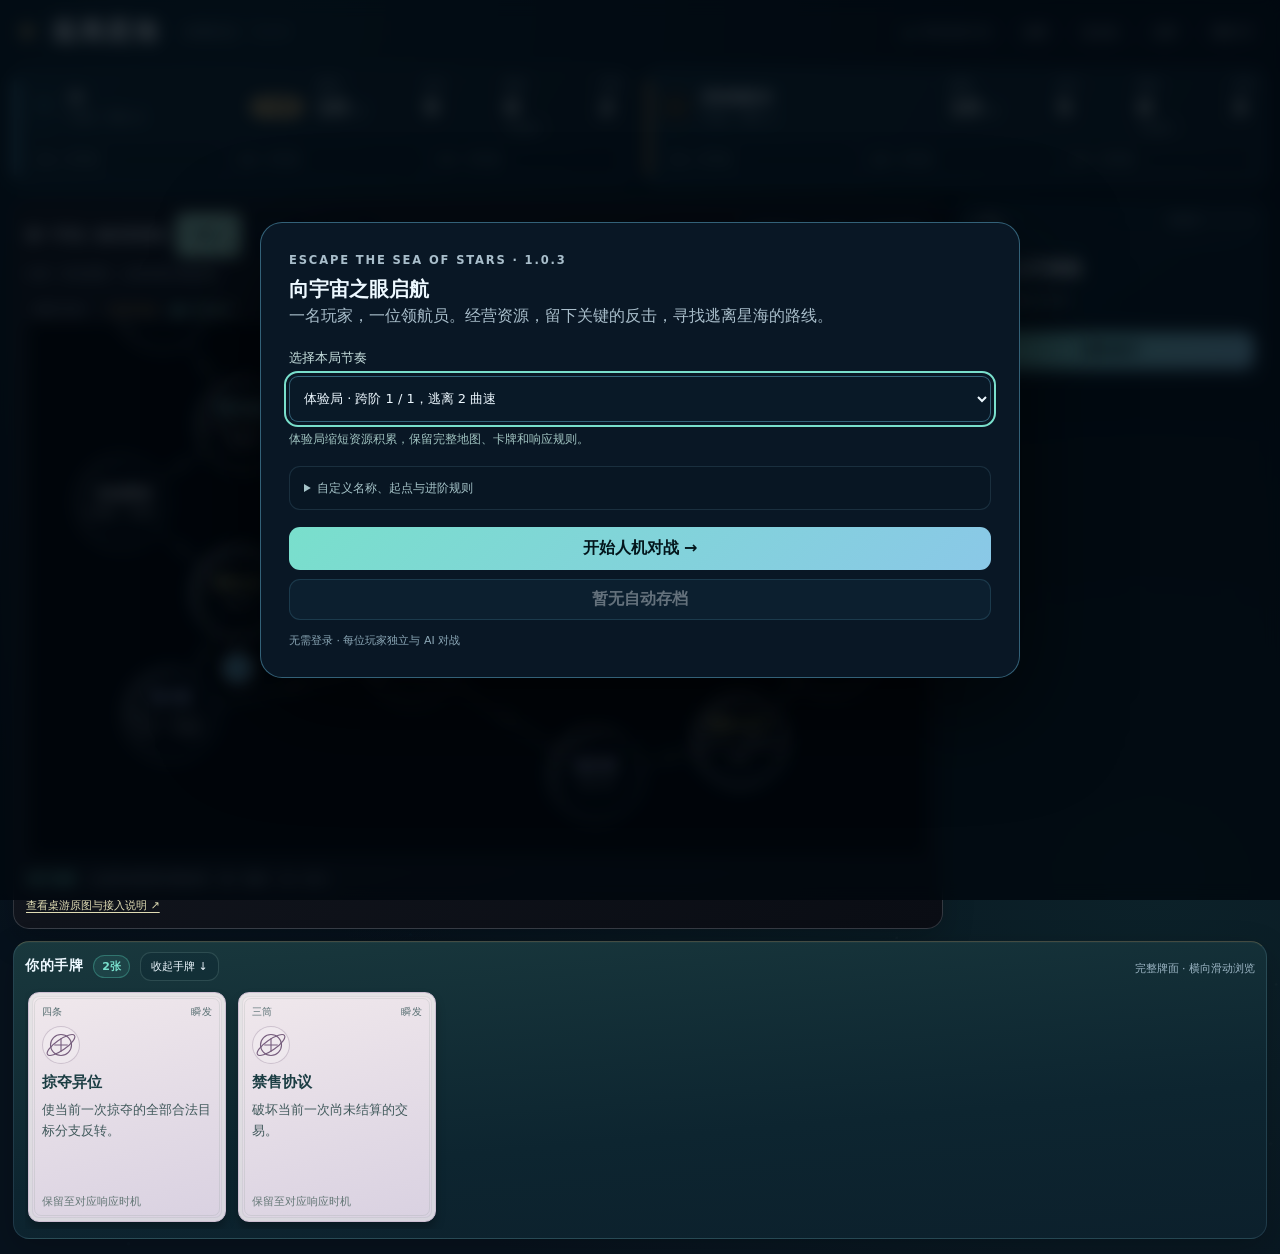
==== commit 1479bcc4: "feat: bring tabletop map art into interactive star charts (1.0.3)" ====
--- a/index.html
+++ b/index.html
@@ -7,30 +7,31 @@
     <title>逃离星海 · 人机对战试玩</title>
     <meta name="description" content="与星海领航员进行一对一桌游对战。掷骰航行、经营装备、把握反击时机，穿越三层宇宙。打开即玩，无需登录。">
     <link rel="icon" href="favicon.svg" type="image/svg+xml" />
-    <link rel="stylesheet" href="styles.css?v=1.0.2" />
-    <link rel="stylesheet" href="responsive.css?v=1.0.2" />
+    <link rel="stylesheet" href="styles.css?v=1.0.3" />
+    <link rel="stylesheet" href="responsive.css?v=1.0.3" />
+    <link rel="stylesheet" href="map-art.css?v=1.0.3" />
   </head>
   <body>
     <div class="starfield" aria-hidden="true"></div>
     <main class="app-shell">
-      <header class="topbar"><div class="brand"><span class="brand-mark">✦</span><h1>逃离星海</h1><span class="duel-label">星图对决 · 1.0.2</span></div><span id="opponentActivity" class="opponent-activity" role="status">等待启航</span><nav class="top-actions"><button class="ghost-button" id="fullscreenButton" type="button" hidden>全屏</button><button class="ghost-button" id="rulesButton" type="button">怎么玩</button><button class="ghost-button" id="logButton" type="button">记录</button><button class="ghost-button" id="menuButton" type="button">菜单 ☰</button></nav></header>
+      <header class="topbar"><div class="brand"><span class="brand-mark">✦</span><h1>逃离星海</h1><span class="duel-label">星图对决 · 1.0.3</span></div><span id="opponentActivity" class="opponent-activity" role="status">等待启航</span><nav class="top-actions"><button class="ghost-button" id="fullscreenButton" type="button" hidden>全屏</button><button class="ghost-button" id="rulesButton" type="button">怎么玩</button><button class="ghost-button" id="logButton" type="button">记录</button><button class="ghost-button" id="menuButton" type="button">菜单 ☰</button></nav></header>
       <section class="status-strip" id="playerList" aria-label="双方资源与装备"></section>
       <nav class="mobile-view-tabs" aria-label="切换对战视图"><button type="button" data-mobile-view="action" class="active">当前操作</button><button type="button" data-mobile-view="map">查看地图</button></nav>
       <section class="play-area">
-        <section class="map-panel panel"><div class="map-header"><h2 id="mapTitle">第一宇宙</h2><div id="mapTabs" class="map-tabs"></div><div class="map-tools"><button class="ghost-button" id="mapZoomButton" type="button" aria-pressed="false">放大</button><button class="ghost-button" id="mapFocusButton" type="button">定位</button></div></div><p class="map-scroll-hint">总览看路线 · 点格看完整效果 · 放大后可滑动</p><div class="map-viewport" tabindex="0" aria-label="星图，可滚动查看"><div class="map-stage" id="mapStage"></div></div><div class="node-detail" id="nodeDetail" aria-live="polite"><strong>航行地图</strong><span>能＝能源，动＝动力。格面显示基础效果；悬停或点选查看完整规则。</span></div></section>
+        <section class="map-panel panel"><div class="map-header"><h2 id="mapTitle">第一宇宙</h2><div id="mapTabs" class="map-tabs"></div><div class="map-tools"><button class="ghost-button" id="mapZoomButton" type="button" aria-pressed="false">放大</button><button class="ghost-button" id="mapFocusButton" type="button">定位</button><button class="ghost-button" id="mapExpandButton" type="button" aria-expanded="false">专注星图</button></div></div><p class="map-scroll-hint" id="mapScaleHint">近看 · 滑动星图，点格查看完整效果</p><div class="map-legend"><span>─ 航行方向</span><span class="transport-key">┄ 条件传送</span><span class="planned-key">● 计划落点</span></div><div class="map-viewport" tabindex="0" aria-label="星图，可滚动查看"><div class="map-stage" id="mapStage"></div></div><div class="node-detail" id="nodeDetail" aria-live="polite"><strong>航行地图</strong><span>点选星域查看完整效果。能＝能源，动＝动力。</span></div><p class="map-art-note"><a href="map-source.html" target="_blank" rel="noopener">查看桌游原图与接入说明 ↗</a></p></section>
         <aside class="round-card panel"><div class="round-meta"><span>第 <strong id="roundValue">1</strong> 轮</span><span id="modeValue">快速</span><span id="rollerValue" hidden></span></div><div class="phase-title-wrap"><span class="phase-number" id="phaseNumber">01</span><h2 id="phaseTitle">公开掷骰</h2></div><details class="phase-explanation"><summary>本阶段规则与时序</summary><p class="phase-help" id="phaseHelp"></p></details><div id="phaseControls"></div></aside>
       </section>
       <section class="hand-panel panel"><div class="hand-toolbar"><h2 id="handTitle">你的手牌</h2><span class="hand-count" id="handCount">0张</span><button id="toggleHandButton" class="ghost-button" type="button" aria-expanded="true" aria-controls="hand">收起手牌 ↓</button><div class="turn-actions" id="turnActions"></div></div><div class="hand" id="hand"></div></section>
     </main>
     <div id="phaseRail" hidden></div><div id="rankingList" hidden></div>
-    <dialog id="menuDialog" class="modal utility-modal"><div class="rules-content"><div class="dialog-heading"><h2>对局菜单</h2><button data-close="menuDialog" class="ghost-button" type="button">返回对局 ×</button></div><div class="menu-actions"><button class="ghost-button" id="saveButton" type="button">保存局面</button><button class="ghost-button" id="loadButton" type="button">读取局面</button><button class="ghost-button" id="exportButton" type="button">导出存档</button><button class="ghost-button" id="importButton" type="button">导入存档</button><input id="importInput" type="file" accept="application/json,.json" hidden><button class="ghost-button" id="newButton" type="button">新对局</button><button class="danger-button" id="concedeButton" type="button">认输结束</button></div><p class="menu-note">对手：星海领航员 · 本地策略 AI</p><p id="aiStatus" role="status">本地策略已就绪</p><p class="meta-label" id="lastAiAction">等待启航</p><p class="menu-note">每次操作自动保存到当前浏览器。AI只使用自己的手牌和公开局面。对局可从菜单导出备份。</p><p class="meta-label">剩余牌库：<span id="deckCount"></span> · 版本 1.0.2</p></div></dialog>
+    <dialog id="menuDialog" class="modal utility-modal"><div class="rules-content"><div class="dialog-heading"><h2>对局菜单</h2><button data-close="menuDialog" class="ghost-button" type="button">返回对局 ×</button></div><div class="menu-actions"><button class="ghost-button" id="saveButton" type="button">保存局面</button><button class="ghost-button" id="loadButton" type="button">读取局面</button><button class="ghost-button" id="exportButton" type="button">导出存档</button><button class="ghost-button" id="importButton" type="button">导入存档</button><input id="importInput" type="file" accept="application/json,.json" hidden><button class="ghost-button" id="newButton" type="button">新对局</button><button class="danger-button" id="concedeButton" type="button">认输结束</button></div><p class="menu-note">对手：星海领航员 · 本地策略 AI</p><p id="aiStatus" role="status">本地策略已就绪</p><p class="meta-label" id="lastAiAction">等待启航</p><p class="menu-note">每次操作自动保存到当前浏览器。AI只使用自己的手牌和公开局面。对局可从菜单导出备份。</p><p class="meta-label">剩余牌库：<span id="deckCount"></span> · 版本 1.0.3</p></div></dialog>
     <dialog id="logDialog" class="modal utility-modal"><div class="rules-content"><div class="dialog-heading"><h2>本局记录</h2><button data-close="logDialog" class="ghost-button" type="button">返回对局 ×</button></div><details id="aiReview" class="ai-review" hidden><summary>赛后 AI 复盘</summary><ol id="aiReviewList"></ol></details><ol id="eventLog" class="event-log"></ol></div></dialog>
     <dialog id="equipmentDialog" class="modal utility-modal"><div class="rules-content"><div class="dialog-heading"><h2 id="equipmentTitle">装备</h2><button data-close="equipmentDialog" class="ghost-button" type="button">返回 ×</button></div><div id="equipmentBody"></div></div></dialog>
     <dialog id="cardInfoDialog" class="modal utility-modal"><div class="rules-content"><div class="dialog-heading"><h2 id="cardInfoTitle">牌面</h2><button data-close="cardInfoDialog" class="ghost-button" type="button">返回 ×</button></div><p id="cardInfoBody"></p><p class="menu-note" id="cardInfoHint"></p></div></dialog>
 
     <dialog class="modal" id="setupDialog">
       <form method="dialog" id="setupForm">
-        <p class="eyebrow">ESCAPE THE SEA OF STARS · 1.0.2</p>
+        <p class="eyebrow">ESCAPE THE SEA OF STARS · 1.0.3</p>
         <h2>向宇宙之眼启航</h2>
         <p>一名玩家，一位领航员。经营资源，留下关键的反击，寻找逃离星海的路线。</p>
         <input type="hidden" id="playerCount" value="2"><input type="hidden" id="privacyMode" value="off">
@@ -106,6 +107,7 @@
     <script src="game-core.js"></script>
     <script src="game-ai.js"></script>
     <script src="duel-session.js"></script>
-    <script src="app.js?v=1.0.2"></script>
+    <script src="map-art.js?v=1.0.3"></script>
+    <script src="app.js?v=1.0.3"></script>
   </body>
 </html>
--- a/map-art.css
+++ b/map-art.css
@@ -0,0 +1,214 @@
+/* 1.0.3 map artwork. Load after responsive.css; JS owns square canvas dimensions. */
+:root {
+  --atlas-silver: #ced3dc;
+  --atlas-ink: #080a10;
+  --atlas-gold: #eee78e;
+  --atlas-cyan: #a4e5ee;
+}
+
+/* The page can grow; a short screen must never flatten the star map. */
+html, body { height: auto; min-height: 100%; overflow-x: hidden; overflow-y: auto; }
+body .app-shell {
+  display: grid;
+  grid-template-columns: minmax(0, 1fr);
+  grid-template-rows: auto auto auto auto;
+  height: auto;
+  min-height: 100dvh;
+  overflow: visible;
+  align-content: start;
+  gap: 12px;
+}
+.app-shell > .topbar { grid-column: 1; grid-row: 1; height: auto; min-height: 44px; overflow: visible; }
+.app-shell > .status-strip { grid-column: 1; grid-row: 2; min-height: 0; }
+.app-shell > .play-area { grid-column: 1; grid-row: 3; }
+.app-shell > .hand-panel { grid-column: 1; grid-row: 4; }
+.app-shell > .mobile-view-tabs { display: none; }
+body .topbar .brand { display: flex; }
+body .play-area {
+  display: grid;
+  grid-template-columns: minmax(0, 1fr) 310px;
+  align-items: start;
+  gap: 14px;
+  min-height: 440px;
+}
+body:not([data-mobile-view="map"]) .play-area .map-panel,
+body[data-mobile-view="map"] .play-area .map-panel { display: flex; }
+body:not([data-mobile-view="map"]) .play-area .round-card,
+body[data-mobile-view="map"] .play-area .round-card { display: block; }
+.play-area .map-panel {
+  grid-column: 1;
+  grid-row: 1;
+  order: 0;
+  width: 100%;
+  height: auto;
+  min-height: 0;
+  padding: 12px;
+  overflow: hidden;
+  background: linear-gradient(145deg, #171b24, #0a0d14);
+  border-color: #b0bac338;
+}
+.play-area .round-card {
+  grid-column: 2;
+  grid-row: 1;
+  order: 1;
+  align-self: start;
+  position: static;
+  width: 100%;
+  height: auto;
+  min-height: 0;
+  max-height: none;
+  overflow: visible;
+}
+.map-panel .map-header { height: auto; min-height: 44px; flex-wrap: wrap; gap: 8px; }
+.map-panel .map-header h2 { display: block; font-size: 14px; color: #dce3ed; }
+.map-panel .map-tabs { flex: 0 1 auto; }
+.map-panel .map-tools { margin-left: auto; }
+.map-panel .map-tools button, .map-panel .map-tab { min-height: 44px; }
+.map-panel .map-scroll-hint { display: block; margin: 0 0 8px; font-size: 12px; line-height: 1.6; color: #a7b4c5; }
+.map-panel .map-viewport {
+  flex: none;
+  width: 100%;
+  height: clamp(480px, 60vh, 780px);
+  min-height: 480px;
+  max-height: none;
+  overflow: auto;
+  background: #05060a;
+  border: 1px solid #a6afbb40;
+  border-radius: 8px;
+  touch-action: pan-x pan-y;
+  overscroll-behavior: contain;
+  scrollbar-color: #8c95a8 #090b11;
+  scrollbar-width: thin;
+  scroll-padding: 20px;
+}
+.map-stage.art-map {
+  position: relative;
+  flex: none;
+  min-width: 0;
+  min-height: 0;
+  max-width: none;
+  max-height: none;
+  aspect-ratio: 1;
+  margin-inline: auto;
+  border-radius: 0;
+  overflow: hidden;
+  background: #020203;
+}
+.map-panel .map-viewport.is-overview {height:auto;min-height:0;}
+.art-map .original-map-art { position: absolute; inset: 0; width: 100%; height: 100%; pointer-events: none; }
+.map-stage.art-map::before {display:none;}
+.art-map .map-node {transition:border-color 160ms ease,box-shadow 160ms ease,filter 160ms ease;}
+.art-map .orbit-line { stroke: #d3d8e69c; stroke-width: 1.35; stroke-dasharray: none; }
+.art-map .orbit-line.transport { stroke: #eca343; stroke-width: 1.8; stroke-dasharray: 7 5; }
+.art-map .orbit-line.route-planned { stroke:#a4ffe1; stroke-width:3.5; filter:drop-shadow(0 0 3px #a4ffe1); }
+.art-map .map-node.inspected { outline:2px solid #fff3bb; outline-offset:3px; }
+.transport-key { color:#f4b759; }.planned-key {color:#a4ffe1;}
+.art-map .token-connectors line { stroke: #e1e7f5; stroke-width: 1; opacity: .85; }
+.art-map .map-node {
+  display: flex;
+  flex-direction: column;
+  justify-content: center;
+  align-items: center;
+  gap: 3px;
+  width: var(--node-size, 100px);
+  height: var(--node-size, 100px);
+  min-width: 44px;
+  min-height: 44px;
+  max-height: none;
+  padding: 6px;
+  border: 1.5px solid var(--atlas-silver);
+  border-radius: 50%;
+  background: radial-gradient(circle at 70% 72%, #06070a 56%, #404650 100%);
+  color: #ecf0f5;
+  box-shadow: inset 4px 1px 0 #edf1f12b, 0 0 0 3px #05060a70, 0 3px 10px #000b;
+  text-align: center;
+  text-shadow: 0 1px 3px #000;
+  overflow: visible;
+}
+.art-map .map-node strong { font-size: 14px; line-height: 1.25; letter-spacing: .01em; font-weight: 750; overflow-wrap: anywhere; }
+.art-map .map-node .node-effect { margin: 0; font-size: 11px; line-height: 1.35; color: #e1e3e9; white-space: normal; }
+.art-map .map-node.station { color: var(--atlas-gold); border-style: double; border-width: 3px; }
+.art-map .map-node.positive { color: #bbc9fa; }
+.art-map .map-node.unknown { border-style: dashed; border-color: #b6bbc6; background: #080a0e; }
+.art-map .map-node.hazard { color: #b9c8fb; border-color: #b5bed0; }
+.art-map .map-node.choice, .art-map .map-node.judgement { color: var(--atlas-cyan); }
+.art-map .map-node.wormhole { color: #c4c8ff; border-width: 3px; box-shadow: inset 0 0 0 3px #080a10, inset 0 0 0 4px #9498b5, 0 0 0 3px #05060a70; }
+.art-map .map-node.tunnel { color: #a8f0f2; border-color: #c3d2df; }
+.art-map .map-node.warp {
+  color: #fff4a5;
+  border: 3px double #f4edbc;
+  box-shadow: 0 0 0 4px #11121a, 0 0 0 5px #e3d69380, 0 0 18px #ddca7533;
+}
+.art-map .map-node.eye { width:calc(var(--node-size) * 1.25);height:calc(var(--node-size) * 1.25);color: #f1f4fb; border-color: #f4f5f8; background: radial-gradient(circle, #343842, #12151d 70%); box-shadow: 0 0 22px #f3f0ff63, inset 0 0 12px #c3d5e370; }
+.map-stage.art-map.stage-2 .map-node { width: calc(var(--node-size, 100px) * 1.12); height: calc(var(--node-size, 100px) * .76); }
+.art-map .map-node.planned { border-color: #ffc566; box-shadow: 0 0 0 2px #ffc566b0, 0 0 20px #e7a43970; }
+.art-map .map-node.planned-end { outline: 3px solid #a4ffe1; outline-offset: 5px; }
+.art-map .map-node:hover:not(:disabled), .art-map .map-node:focus-visible { transform: translate(-50%, -50%); border-color: #fff1a2; filter: brightness(1.15); z-index: 20; }
+.art-map .map-node:focus-visible { outline: 3px solid #a4ffe1; outline-offset: 4px; }
+.art-map .player-token { width: 29px; height: 29px; border-color: #f3f6ff; box-shadow: 0 0 0 2px #080b13, 0 3px 10px #000; }
+.map-stage.art-map.overview .map-node {
+  width: clamp(44px, var(--node-size, 56px), 64px);
+  height: clamp(44px, var(--node-size, 56px), 64px);
+  min-height: 44px;
+  max-height: none;
+  padding: 3px;
+  gap: 0;
+  border-radius: 50%;
+}
+.map-stage.art-map.overview .map-node strong { font-size: 11px; line-height: 1.2; font-weight: 700; }
+.map-stage.art-map.overview .map-node .node-effect { display: none; }
+.map-stage.art-map.overview .player-token { width: 23px; height: 23px; font-size: 10px; }
+.map-panel .node-detail { display: flex; flex-wrap: wrap; gap: 4px 12px; min-height: 0; padding: 10px 2px 0; font-size: 12px; line-height: 1.6; }
+.map-legend { display: flex; flex-wrap: wrap; gap: 5px 14px; margin: 8px 0 0; color: #c3ccd9; font-size: 12px; line-height: 1.6; }
+.map-legend > span { display: inline-flex; align-items: center; gap: 5px; }
+.map-art-note, .map-art-credit { margin: 8px 0 0; color: #a7b4c5; font-size: 11px; line-height: 1.7; overflow-wrap: anywhere; }
+.map-art-note a, .map-art-credit a { color: #e0dcb4; text-underline-offset: 3px; }
+body.map-focused {overflow:hidden;}
+body.map-focused .topbar,body.map-focused .status-strip,body.map-focused .hand-panel,body.map-focused .round-card {display:none!important;}
+body.map-focused .play-area .map-panel {position:fixed;inset:0;z-index:70;width:100%;height:100dvh;display:flex;padding:10px;border-radius:0;background:#090b10;}
+body.map-focused .map-panel .map-viewport {flex:1;height:0;min-height:0;}
+body.map-focused .map-art-note,body.map-focused .map-scroll-hint {display:none;}
+body.map-focused .map-panel .map-header {flex-wrap:wrap;min-height:44px;margin:0 0 4px;}
+body.map-focused .map-panel .map-header h2 {flex-basis:auto;}
+body.map-focused .map-panel .node-detail {max-height:60px;overflow:auto;}
+body.map-focused .map-panel .map-legend {margin:0 0 4px;}
+body.map-focused .map-viewport.is-overview {display:flex;align-items:center;justify-content:center;}
+body.map-focused .map-tab {min-width:44px;white-space:nowrap;}
+@media(max-width:580px){body.map-focused .map-panel .map-header h2{flex-basis:100%;}body.map-focused .map-panel .map-header{gap:4px;}}
+
+@media (max-width: 1120px) {
+  body .app-shell { gap: 10px; padding: 8px max(8px, env(safe-area-inset-right)) max(12px, env(safe-area-inset-bottom)) max(8px, env(safe-area-inset-left)); }
+  body .play-area { grid-template-columns: minmax(0, 1fr); min-height: 0; gap: 10px; }
+  .play-area .round-card { grid-column: 1; grid-row: 1; padding: 12px; }
+  .play-area .map-panel { grid-column: 1; grid-row: 2; padding: 8px; }
+  .map-panel .map-header h2 { flex-basis: 100%; font-size: 13px; }
+  .map-panel .map-tabs { flex: 1; }
+  .map-panel .map-viewport { height: clamp(460px, 62dvh, 550px); min-height: 460px; }
+  .map-panel .node-detail { font-size: 12px; }
+  body .app-shell {padding-bottom:80px;}
+  body.hand-folded .app-shell > .hand-panel { position: fixed;left:8px;right:8px;width:auto;bottom: max(4px, env(safe-area-inset-bottom)); height: 54px; min-height: 54px; z-index: 40; }
+}
+
+@media (max-width: 1120px) and (min-aspect-ratio: 3/2) {
+  body .play-area { grid-template-columns: minmax(0, 1fr) clamp(228px, 29vw, 292px); min-height: 440px; }
+  .app-shell > .topbar { gap: 8px; }
+  .topbar .top-actions { width: auto; margin-left: auto; }
+  .app-shell > .status-strip { display: grid; grid-template-columns: repeat(2, minmax(0, 1fr)); gap: 8px; }
+  .status-strip .human-row, .status-strip .opponent-row { height: auto; min-height: 44px; align-content: start; padding: 5px; }
+  .play-area .map-panel { grid-column: 1; grid-row: 1; }
+  .play-area .round-card { grid-column: 2; grid-row: 1; }
+  .map-panel .map-viewport { height: clamp(360px, 70dvh, 540px); min-height: 360px; }
+  .map-panel .map-header { flex-wrap: wrap; }
+  .map-panel .map-header h2 { flex-basis: 100%; }
+  .map-panel .map-tab { min-width: 44px; }
+  .map-panel .map-tools { margin-left: 0; }
+  .round-card .phase-title-wrap h2 { font-size: 16px; }
+  .round-card .turn-instruction p, .round-card .choice-player p { font-size: 12px; line-height: 1.6; }
+  body.hand-folded .app-shell > .hand-panel { grid-template-columns: 76px minmax(0, 1fr) auto; padding: 4px 6px; }
+}
+
+@media (max-width: 580px) and (min-aspect-ratio: 3/2) {
+  body .play-area { grid-template-columns: minmax(0, 1fr); }
+  .play-area .round-card { grid-column: 1; grid-row: 1; }
+  .play-area .map-panel { grid-column: 1; grid-row: 2; }
+}
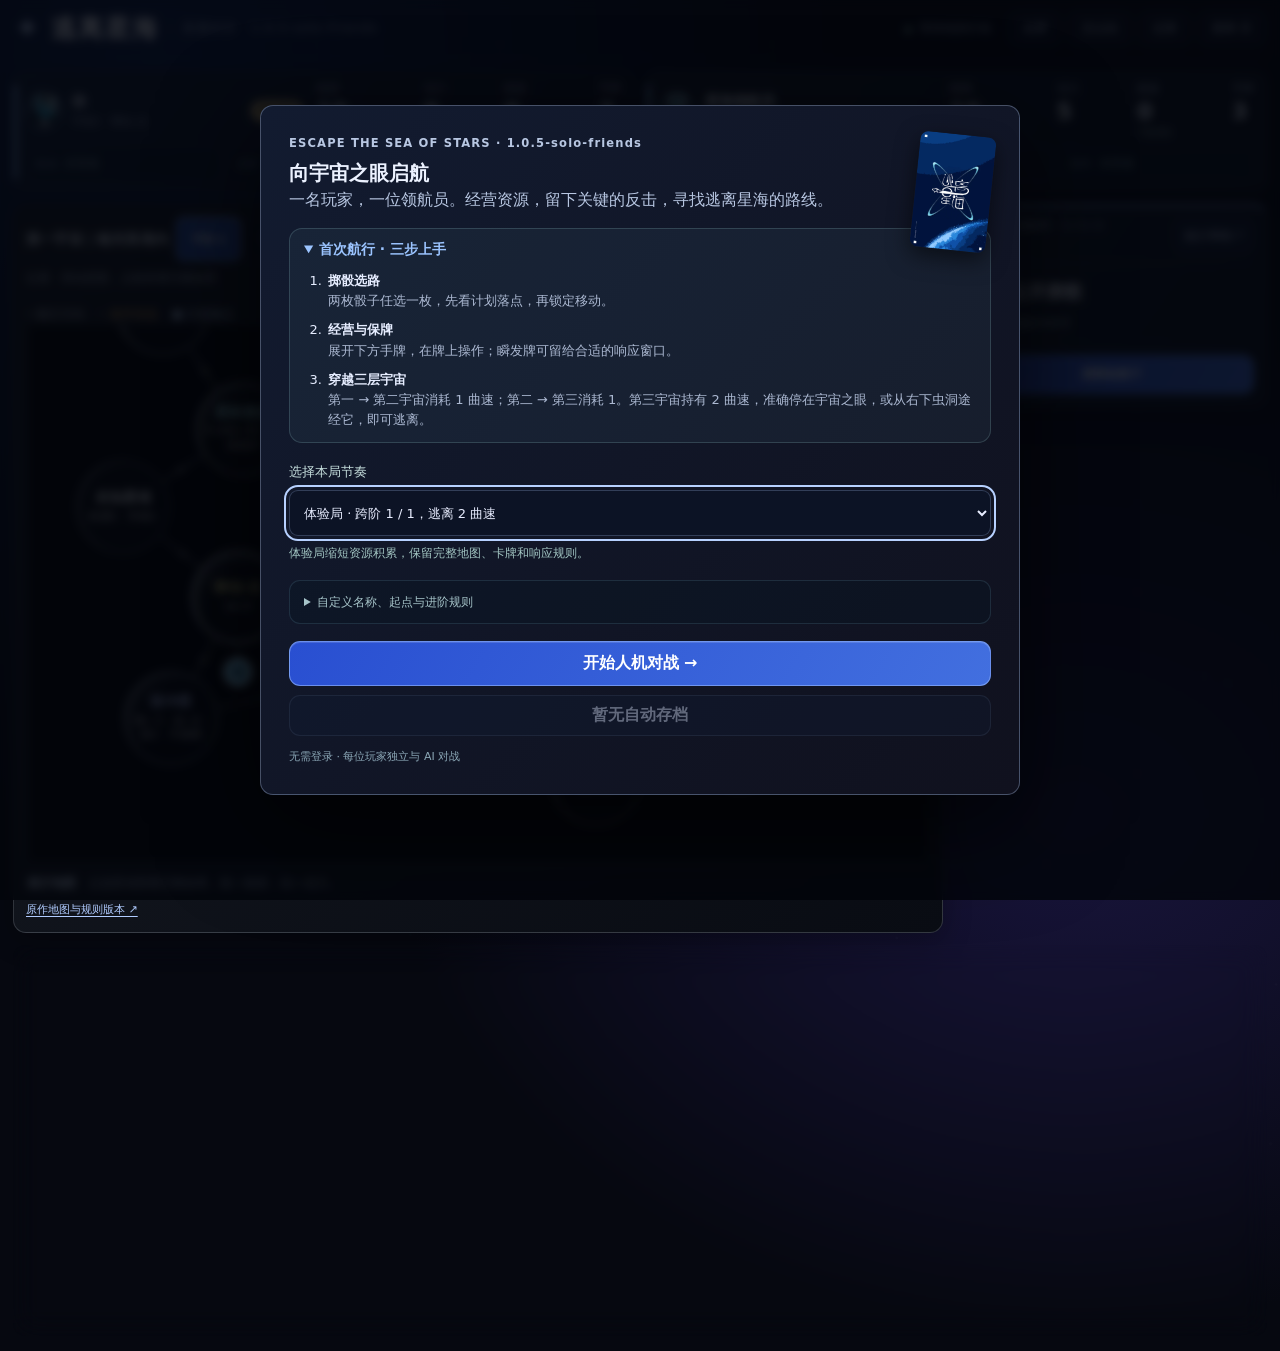
==== commit 1e187152: "Publish solo friends 1.0.5 with original card art and fieldbook" ====
--- a/index.html
+++ b/index.html
@@ -7,31 +7,32 @@
     <title>逃离星海 · 人机对战试玩</title>
     <meta name="description" content="与星海领航员进行一对一桌游对战。掷骰航行、经营装备、把握反击时机，穿越三层宇宙。打开即玩，无需登录。">
     <link rel="icon" href="favicon.svg" type="image/svg+xml" />
-    <link rel="stylesheet" href="styles.css?v=1.0.3" />
-    <link rel="stylesheet" href="responsive.css?v=1.0.3" />
-    <link rel="stylesheet" href="map-art.css?v=1.0.3" />
+    <link rel="stylesheet" href="styles.css?v=1.0.5-solo-friends" />
+    <link rel="stylesheet" href="responsive.css?v=1.0.5-solo-friends" />
+    <link rel="stylesheet" href="map-art.css?v=1.0.5-solo-friends" />
+  <link rel="stylesheet" href="product-ui.css?v=1.0.5-solo-friends"><link rel="stylesheet" href="flight-guide.css?v=1.0.5-solo-friends">
   </head>
   <body>
     <div class="starfield" aria-hidden="true"></div>
     <main class="app-shell">
-      <header class="topbar"><div class="brand"><span class="brand-mark">✦</span><h1>逃离星海</h1><span class="duel-label">星图对决 · 1.0.3</span></div><span id="opponentActivity" class="opponent-activity" role="status">等待启航</span><nav class="top-actions"><button class="ghost-button" id="fullscreenButton" type="button" hidden>全屏</button><button class="ghost-button" id="rulesButton" type="button">怎么玩</button><button class="ghost-button" id="logButton" type="button">记录</button><button class="ghost-button" id="menuButton" type="button">菜单 ☰</button></nav></header>
+      <header class="topbar"><div class="brand"><span class="brand-mark">✦</span><h1>逃离星海</h1><span class="duel-label">星图对决 · 1.0.5-solo-friends</span></div><span id="opponentActivity" class="opponent-activity" role="status">等待启航</span><nav class="top-actions"><button class="ghost-button" id="fullscreenButton" type="button" hidden>全屏</button><button class="ghost-button" id="rulesButton" type="button">怎么玩</button><button class="ghost-button" id="logButton" type="button">记录</button><button class="ghost-button" id="menuButton" type="button">菜单 ☰</button></nav></header>
       <section class="status-strip" id="playerList" aria-label="双方资源与装备"></section>
       <nav class="mobile-view-tabs" aria-label="切换对战视图"><button type="button" data-mobile-view="action" class="active">当前操作</button><button type="button" data-mobile-view="map">查看地图</button></nav>
       <section class="play-area">
-        <section class="map-panel panel"><div class="map-header"><h2 id="mapTitle">第一宇宙</h2><div id="mapTabs" class="map-tabs"></div><div class="map-tools"><button class="ghost-button" id="mapZoomButton" type="button" aria-pressed="false">放大</button><button class="ghost-button" id="mapFocusButton" type="button">定位</button><button class="ghost-button" id="mapExpandButton" type="button" aria-expanded="false">专注星图</button></div></div><p class="map-scroll-hint" id="mapScaleHint">近看 · 滑动星图，点格查看完整效果</p><div class="map-legend"><span>─ 航行方向</span><span class="transport-key">┄ 条件传送</span><span class="planned-key">● 计划落点</span></div><div class="map-viewport" tabindex="0" aria-label="星图，可滚动查看"><div class="map-stage" id="mapStage"></div></div><div class="node-detail" id="nodeDetail" aria-live="polite"><strong>航行地图</strong><span>点选星域查看完整效果。能＝能源，动＝动力。</span></div><p class="map-art-note"><a href="map-source.html" target="_blank" rel="noopener">查看桌游原图与接入说明 ↗</a></p></section>
+        <section class="map-panel panel"><div class="map-header"><h2 id="mapTitle">第一宇宙</h2><div id="mapTabs" class="map-tabs"></div><div class="map-tools"><button class="ghost-button" id="mapZoomButton" type="button" aria-pressed="false">放大</button><button class="ghost-button" id="mapFocusButton" type="button">定位</button><button class="ghost-button" id="mapExpandButton" type="button" aria-expanded="false">专注星图</button></div></div><p class="map-scroll-hint" id="mapScaleHint">近看 · 滑动星图，点格查看完整效果</p><div class="map-legend"><span>─ 航行方向</span><span class="transport-key">┄ 条件传送</span><span class="planned-key">● 计划落点</span></div><div class="map-viewport" tabindex="0" aria-label="星图，可滚动查看"><div class="map-stage" id="mapStage"></div></div><div class="node-detail" id="nodeDetail" aria-live="polite"><strong>航行地图</strong><span>点选星域查看完整效果。能＝能源，动＝动力。</span></div><p class="map-art-note"><a href="map-source.html" target="_blank" rel="noopener">原作地图与规则版本 ↗</a></p></section>
         <aside class="round-card panel"><div class="round-meta"><span>第 <strong id="roundValue">1</strong> 轮</span><span id="modeValue">快速</span><span id="rollerValue" hidden></span></div><div class="phase-title-wrap"><span class="phase-number" id="phaseNumber">01</span><h2 id="phaseTitle">公开掷骰</h2></div><details class="phase-explanation"><summary>本阶段规则与时序</summary><p class="phase-help" id="phaseHelp"></p></details><div id="phaseControls"></div></aside>
       </section>
       <section class="hand-panel panel"><div class="hand-toolbar"><h2 id="handTitle">你的手牌</h2><span class="hand-count" id="handCount">0张</span><button id="toggleHandButton" class="ghost-button" type="button" aria-expanded="true" aria-controls="hand">收起手牌 ↓</button><div class="turn-actions" id="turnActions"></div></div><div class="hand" id="hand"></div></section>
     </main>
     <div id="phaseRail" hidden></div><div id="rankingList" hidden></div>
-    <dialog id="menuDialog" class="modal utility-modal"><div class="rules-content"><div class="dialog-heading"><h2>对局菜单</h2><button data-close="menuDialog" class="ghost-button" type="button">返回对局 ×</button></div><div class="menu-actions"><button class="ghost-button" id="saveButton" type="button">保存局面</button><button class="ghost-button" id="loadButton" type="button">读取局面</button><button class="ghost-button" id="exportButton" type="button">导出存档</button><button class="ghost-button" id="importButton" type="button">导入存档</button><input id="importInput" type="file" accept="application/json,.json" hidden><button class="ghost-button" id="newButton" type="button">新对局</button><button class="danger-button" id="concedeButton" type="button">认输结束</button></div><p class="menu-note">对手：星海领航员 · 本地策略 AI</p><p id="aiStatus" role="status">本地策略已就绪</p><p class="meta-label" id="lastAiAction">等待启航</p><p class="menu-note">每次操作自动保存到当前浏览器。AI只使用自己的手牌和公开局面。对局可从菜单导出备份。</p><p class="meta-label">剩余牌库：<span id="deckCount"></span> · 版本 1.0.3</p></div></dialog>
+    <dialog id="menuDialog" class="modal utility-modal"><div class="rules-content"><div class="dialog-heading"><h2>对局菜单</h2><button data-close="menuDialog" class="ghost-button" type="button">返回对局 ×</button></div><div class="menu-actions"><button class="ghost-button" id="saveButton" type="button">保存局面</button><button class="ghost-button" id="loadButton" type="button">读取局面</button><button class="ghost-button" id="exportButton" type="button">导出存档</button><button class="ghost-button" id="importButton" type="button">导入存档</button><input id="importInput" type="file" accept="application/json,.json" hidden><button class="ghost-button" id="newButton" type="button">新对局</button><button class="danger-button" id="concedeButton" type="button">认输结束</button></div><p><a class="ghost-button library-link" href="library.html" target="_blank" rel="noopener">原作牌库与领航者路书 ↗</a></p><p class="menu-note">对手：星海领航员 · 本地策略 AI</p><p id="aiStatus" role="status">本地策略已就绪</p><p class="meta-label" id="lastAiAction">等待启航</p><p class="menu-note">每次操作自动保存到当前浏览器。AI只使用自己的手牌和公开局面。对局可从菜单导出备份。</p><p class="meta-label">剩余牌库：<span id="deckCount"></span> · 版本 1.0.5-solo-friends</p></div></dialog>
     <dialog id="logDialog" class="modal utility-modal"><div class="rules-content"><div class="dialog-heading"><h2>本局记录</h2><button data-close="logDialog" class="ghost-button" type="button">返回对局 ×</button></div><details id="aiReview" class="ai-review" hidden><summary>赛后 AI 复盘</summary><ol id="aiReviewList"></ol></details><ol id="eventLog" class="event-log"></ol></div></dialog>
     <dialog id="equipmentDialog" class="modal utility-modal"><div class="rules-content"><div class="dialog-heading"><h2 id="equipmentTitle">装备</h2><button data-close="equipmentDialog" class="ghost-button" type="button">返回 ×</button></div><div id="equipmentBody"></div></div></dialog>
     <dialog id="cardInfoDialog" class="modal utility-modal"><div class="rules-content"><div class="dialog-heading"><h2 id="cardInfoTitle">牌面</h2><button data-close="cardInfoDialog" class="ghost-button" type="button">返回 ×</button></div><p id="cardInfoBody"></p><p class="menu-note" id="cardInfoHint"></p></div></dialog>
 
     <dialog class="modal" id="setupDialog">
       <form method="dialog" id="setupForm">
-        <p class="eyebrow">ESCAPE THE SEA OF STARS · 1.0.3</p>
+        <img class="setup-card-back" src="assets/card-back.webp" alt="逃离星海原作牌背"><p class="eyebrow">ESCAPE THE SEA OF STARS · 1.0.5-solo-friends</p>
         <h2>向宇宙之眼启航</h2>
         <p>一名玩家，一位领航员。经营资源，留下关键的反击，寻找逃离星海的路线。</p>
         <input type="hidden" id="playerCount" value="2"><input type="hidden" id="privacyMode" value="off">
@@ -64,26 +65,26 @@
           </ol>
           <div class="guide-grid">
             <details><summary>三种资源</summary><p>能源上限10；归零会跳过下一完整轮并在再下一轮恢复至至少5。动力无通用上限，用于交易和购买曲速。曲速用于跨阶及最终逃离。</p></details>
-            <details><summary>响应链</summary><p>瞬发牌按实际打出顺序入链，连续一圈无人继续响应后从最后一张逆序结算。绝对湮灭可取消链中未完成牌，也可弃置场上装备。</p></details>
+            <details><summary>响应链 · 电子裁定</summary><p>最新纸面写按出牌顺序依次结算；此电子版为保留反制窗口，采用以下明确裁定：瞬发牌按实际打出顺序入链，连续一圈无人继续响应后从最后一张逆序结算。绝对湮灭可取消链中未完成牌，也可弃置场上装备。</p></details>
             <details><summary>公平对战与胜负</summary><p>你始终能查看自己的手牌，不能操作AI手牌。AI只使用自己的手牌、公开装备和局面。有人逃离后完成当前轮，同轮逃离算平局，否则先逃离者获胜。</p></details>
             <details><summary>保存与认输</summary><p>每次操作都会自动存档，在菜单中也可手动保存或导出。在公开掷骰、选点、自己的响应机会或个人回合，可以从菜单认输并结束本局。</p></details>
           </div>
         </section>
         <div class="rules-columns">
           <section>
-            <h3>已按现行规则接入</h3>
+            <h3>当前电子规则</h3>
             <ul class="rule-list">
               <li>轮换先手投掷两枚公开D6；全员公开任选其一。</li>
               <li>同步确定路径；从掷骰玩家开始结算落点；统一摸牌后进入个人回合。</li>
-              <li>三层宇宙全部格子、分岔、虫洞、奇异隧道、跨阶与宇宙之眼。</li>
+              <li>三层宇宙全部格子、普通航线、虫洞、奇异隧道、跨阶与宇宙之眼。</li>
               <li>128张常规牌与16张机遇牌；三类装备槽与换装弃旧。</li>
-              <li>掠夺、强制交易、装备加减与累乘、后进先出的瞬发响应链。</li>
+              <li>掠夺、强制交易、装备加减与累乘、明确标注电子裁定的瞬发响应链。</li>
               <li>能源耗尽、停滞、跳轮恢复、手牌上限、逃离移除与同轮并列。</li>
               <li>固定一名玩家对战AI，自动存档，以及安全检查点认输。</li>
               <li>两种雷达的私密选牌与牌堆顶排序；多张立即牌由获得者本人决定结算顺序。</li>
               <li>【戴森球】与【空间探针】的每一次经过型收益都拥有独立响应窗口，装备被湮灭后会取消本次触发。</li>
               <li>机遇牌【自选跃迁】完整结算目标格：传至跃迁点可购买曲速，传至未知星域可摸1机遇＋1常规，传至宇宙之眼可检查逃离。</li>
-              <li>常规牌【定向跃迁】是向前移动1—6格的另一张牌；本版本中，不结算终点格，也不摸牌（由此跨阶的目的驿站同样不结算）。</li>
+              <li>常规牌【定向跃迁】是向前移动1—6格的另一张牌；会结算终点格，不摸基础常规牌；终点印刷的额外摸牌仍结算。</li>
             </ul>
           </section>
           <section>
@@ -103,11 +104,12 @@
     <div id="hoverDetail" class="hover-detail" role="tooltip" hidden></div>
     <div class="feedback-layer" id="feedbackLayer" aria-hidden="true"></div>
     <div class="toast" id="toast" role="status" aria-live="polite"></div>
-    <script src="game-data.js"></script>
-    <script src="game-core.js"></script>
-    <script src="game-ai.js"></script>
+    <script src="card-art.js?v=1.0.5-solo-friends"></script><script src="game-data.js?v=1.0.5-solo-friends"></script>
+    <script src="game-core.js?v=1.0.5-solo-friends"></script>
+    <script src="game-ai.js?v=1.0.5-solo-friends"></script>
     <script src="duel-session.js"></script>
-    <script src="map-art.js?v=1.0.3"></script>
-    <script src="app.js?v=1.0.3"></script>
+    <script src="map-art.js?v=1.0.5-solo-friends"></script>
+    <script src="encounter-view.js?v=1.0.5-solo-friends"></script><script src="save-validation.js?v=1.0.5-solo-friends"></script><script src="card-availability.js?v=1.0.5-solo-friends"></script><script src="app.js?v=1.0.5-solo-friends"></script>
+  <script src="flight-guide.js?v=1.0.5-solo-friends"></script>
   </body>
 </html>
--- a/product-ui.css
+++ b/product-ui.css
@@ -0,0 +1,46 @@
+/* Product artwork language: graphite, cobalt, silver. Interaction colours remain semantic. */
+:root{--bg:#060810;--panel:#101522;--ink:#edf2ff;--muted:#9faec8;--line:#9caecc30;--accent:#8dbfff;--gold:#ddd6bb;--mint:#a3c9ff;--blue:#456ce6;--card-accent:#8bbcff;--danger:#ef9b9b}
+body{background:radial-gradient(ellipse at 12% 4%,#102350 0,transparent 43%),radial-gradient(ellipse at 84% 60%,#19153d 0,transparent 45%),#060810;color:var(--ink)}
+.starfield{opacity:.28}.panel,.player-row{background:linear-gradient(125deg,#141c2b,#0c111d);border-color:#b8c5e030;box-shadow:0 7px 28px #0004}.panel,.player-row,.modal{border-radius:13px}
+.topbar{border-bottom:1px solid #b4c7ec24;padding-bottom:12px}.brand-mark{color:#c6dbff}.brand h1{color:#f2f5ff;letter-spacing:.07em}.duel-label,.opponent-activity{color:#b0bed9}.top-actions .ghost-button{background:#0a0f1d;border-color:#a5b9e135}
+.primary-button,.card-inline-actions .primary-button{background:linear-gradient(120deg,#294fd1,#426fdf);border:1px solid #97baff99;color:#fff;box-shadow:inset 0 1px 0 #ffffff22}.primary-button:disabled,.card-inline-actions .primary-button:disabled{background:#222c46;border-color:#7382a34d;color:#99a7c0;box-shadow:none}
+.secondary-button,.ghost-button{background:#101a30;border-color:#a2b9e13b;color:#dae7ff}.secondary-button:hover,.ghost-button:hover{background:#1b2a49}.choice-button{background:#101b34;border-color:#8aa8dc40;color:#e1ebff}.choice-button.selected,.map-tab.active{background:#274eaa;color:#fff;border-color:#a9c8ff;box-shadow:inset 0 1px 0 #e0ebff55}.map-tab{background:#101726;color:#afbed8;border-color:#8295b43d}
+input,select{background:#0c1325;color:#e8edff;border-color:#8398c253}select option{background:#101a30;color:#e8edff}button:focus-visible,a:focus-visible,select:focus-visible,input:focus-visible{outline:2px solid #b7d1ff;outline-offset:3px}
+.player-row.player-human{border-color:#7ab8ff65}.player-row::before{background:#8fbfff}.player-row.player-ai::before{background:#c8b484}.pilot-emblem{position:relative;border-color:#9ac8ff;background:#111c32;overflow:hidden;min-width:36px;height:36px}.pilot-emblem img{position:absolute;width:180%;height:180%;object-fit:contain;left:-40%;top:-65%}.pilot-emblem>span{position:absolute;bottom:0;left:0;right:0;background:#060b15d9;font-size:9px;line-height:12px;text-align:center;color:#edf2ff}
+.equipment-slot{background:#080e1bbf;border-color:#6b84b23b}.equipment-slot.filled{background:#14223e;border-color:#90b4ec65}.equipment-slot .slot-label{color:#8da0c1}.equipment-slot .slot-name{color:#e8edff}.slot-effect{color:#aebbd4}.hud-resources b{color:#eaf2ff}.hud-resources>span{color:#a8b8d4}.pilot-heading small{color:#a6b6d0}
+.round-card{border-top:2px solid #89aaf1;box-shadow:0 8px 28px #0005}.phase-number{border-color:#84a9f154;background:#294b8e33;color:#b3d0ff}.phase-title-wrap h2{color:#edf3ff}.phase-help,.phase-explanation{color:#b8c7e2}.round-meta{color:#b4bfda}.action-box,.choice-player,.route-preview,.response-stack,.stack-item{border-color:#a3b8df2d;background:#0b1221}.route-preview strong,.warp-summary,.map-legend .planned-key{color:#c6dfff}.warp-summary{background:#1d376033;border-color:#97b4ed40}.dice{background:#141e35;border-color:#a1b8df6b;color:#f2f5ff;box-shadow:inset 0 1px 0 #fff2}.dice.rolling{filter:brightness(1.3)}
+.hand-panel{background:linear-gradient(150deg,#131b31,#11101f);border-color:#adbde136}.hand-count{background:#1f3862;color:#cde4ff;border-color:#7fa8df55}.hand-note{color:#a5b4d0}.hand{gap:15px;padding:8px 4px 13px;align-items:flex-start}.game-card{--card-accent:#9bc7ff;flex-basis:222px;min-height:0;padding:12px;background:linear-gradient(160deg,#080b14 0,#151d43 59%,#302456 100%);border:1px solid #a6c9ff99;border-radius:10px;color:#ecf2ff;box-shadow:0 8px 18px #0006,inset 0 0 0 3px #141e36}.game-card::before,.game-card::after{display:none}.game-card.instant{--card-accent:#e9e5ff;border-color:#d5d6ef}.game-card.equipment{--card-accent:#9ec9ff}.game-card.immediate{--card-accent:#f1c98b;border-color:#e4b775;background:linear-gradient(160deg,#100a03,#34230b 62%,#4e3510)}
+.card-face,.game-card.selected .card-face{min-height:0;color:inherit}.card-meta{color:#b6d5ff;font-size:11px;letter-spacing:.06em;border-bottom:1px solid #bdd7ff45;padding-bottom:7px}.card-meta>span:last-child{color:#d4e5ff}.card-emblem.original-card-art,.game-card.selected .card-emblem.original-card-art{display:block;width:100%;height:auto;aspect-ratio:1.72;overflow:hidden;margin:8px 0 10px;border-radius:3px;background:#090d19;flex:none;border:0;padding:0}.original-card-art img{display:block;width:100%;height:auto;max-width:none;transform:translateY(-14%);object-fit:initial}.card-title{font-size:19px;color:#c7e0ff;margin:0 0 9px;letter-spacing:.015em}.card-description{font-size:14px;line-height:1.7;color:#ecf1ff}.card-use-hint{font-size:11px;line-height:1.5;color:#b2c7e6;border-top:1px solid #a7bfeb30;margin-top:10px;padding-top:8px}.game-card.playable{border-color:#c2daff}.game-card.selected{border-color:#fff;box-shadow:0 0 0 2px #5486dc,0 10px 30px #0009}.game-card:hover{filter:brightness(1.04)}
+.card-inline-actions{border-color:#abc5ee44;color:#eef3ff}.card-action-heading,.card-inline-actions .card-params small,.card-inline-actions label{color:#c4d8f7}.card-action-heading button{background:#162645;color:#d9e8ff;border-color:#9ab9ea5c}.card-inline-actions select,.card-inline-actions input,.card-inline-actions option{background:#0c152b;color:#edf3ff;border-color:#a9c5f16b}.card-inline-actions .card-hint{color:#ddccac!important}.card-inline-actions .response-target{background:#15243f;color:#eff4ff}
+.equipment-popover,.modal{background:linear-gradient(135deg,#121b30,#10111e);color:#e7efff;border:1px solid #a6bce05c}.equipment-popover p,.equipment-popover small{color:#becde6}.equipment-illustration.original-card-art{width:150px;aspect-ratio:1.72;overflow:hidden;margin:10px auto;background:#090d19;border-radius:5px}.modal::backdrop{background:#03050cd4;backdrop-filter:blur(5px)}.modal h2,.modal h3,.rules-content strong{color:#ecf2ff}.modal p,.setup-mode-hint,.menu-note{color:#b8c7e2}.eyebrow{color:#b6d4ff;letter-spacing:.1em}.setup-card-back{float:right;width:76px;height:auto;margin:0 0 12px 18px;border-radius:8px;box-shadow:0 8px 22px #0008;transform:rotate(6deg)}.setup-mode-hint{background:#182a4d;border-color:#8eaadc4a}.library-link{display:inline-block;text-decoration:none;font-size:13px;padding:12px}
+.toast{background:#19263f;border-color:#a7c5fa61;color:#eff5ff}.map-panel{background:#090d16}.map-header h2{color:#e5edff}.map-scroll-hint,.node-detail span{color:#afbed7}.map-art-note a{color:#b1ccff}.node-detail strong{color:#d8e8ff}.map-node.planned{border-color:#9cc8ff!important;box-shadow:0 0 0 3px #4e84e383,0 0 19px #5b96ff77}.map-node.planned-end{box-shadow:0 0 0 4px #d1e5ff,0 0 25px #70a8ffb3}.orbit-line.route-planned{stroke:#99c8ff!important}.thinking-orbit{border-color:#83b5ff66}.opponent-activity.thinking{color:#b3d5ff}
+body.hand-folded .hand-panel{background:#0c1427f7;border-color:#799edc70}body.hand-folded .card-emblem.original-card-art{display:none}.flight-guide-note,.flight-guide-panel{--fg-accent:#9bc4ff}
+@media(min-width:761px){.hand .game-card.selected{flex-basis:500px;grid-template-columns:minmax(0,1fr) minmax(0,1fr)}.hand .game-card.selected .card-inline-actions{border-color:#a0bdea44}.game-card.selected .card-title{font-size:19px}}
+@media(max-width:760px){.game-card{flex-basis:216px;padding:12px}.game-card.selected{flex-basis:min(300px,calc(100vw - 44px))}.card-title{font-size:18px}.card-description{font-size:14px;line-height:1.65}.pilot-emblem{height:33px;min-width:33px}.setup-card-back{width:59px}.topbar{padding-bottom:8px}.equipment-illustration.original-card-art{width:130px}}
+@media(prefers-reduced-motion:reduce){.game-card,.primary-button,.secondary-button{transition:none!important}}
+
+.encounter-card{padding:15px;border:1px solid #a6bbf17a;border-left:3px solid #a2c5ff;background:linear-gradient(120deg,#20305d,#131a2c);border-radius:9px;margin-bottom:14px}.encounter-card>span{font-size:10px;letter-spacing:.15em;color:#b4ceff}.encounter-card h3{font-size:16px;line-height:1.55;margin:7px 0;color:#f1f5ff}.encounter-card p{font-size:13px;line-height:1.65;margin:8px 0;color:#dae5ff}.encounter-card small{font-size:11px;line-height:1.5;color:#b3c0db}
+.game-card.instant{background:linear-gradient(160deg,#10101e,#242047 65%,#342757)}.game-card.equipment{background:linear-gradient(160deg,#07111d,#122e4a 65%,#1e3559)}.game-card .card-meta{color:#c3d3ef}.game-card.playable .card-use-hint{color:#b0d4ff}.game-card.selected{outline-color:#a9ceff}
+body.hand-folded .hand-panel .game-card{background:linear-gradient(150deg,#213458,#111b32);color:#dceaff;border-color:#91b3e36b}body.hand-folded .hand-panel .game-card .card-title{color:#e2ecff}#toggleHandButton{background:#121d35;border-color:#96b6e84d;color:#e4eeff}.hover-detail{background:#121c31f5;color:#e2ecff}.hover-detail strong{color:#c6ddff}.hover-detail p{color:#becde6}
+@media(max-width:1120px){body:not(.hand-folded) .hand-panel{background:linear-gradient(150deg,#17213b,#0e101f);border-color:#a1bce25e}body:not(.hand-folded) #handBackdrop:not([hidden]){background:#030712b8}}
+@media(max-width:1120px) and (max-aspect-ratio:3/2){body:not(.hand-folded) .hand-panel{height:min(520px,calc(100dvh - 60px))}}
+.player-row.human-row{background:linear-gradient(125deg,#15223b,#0f1423)}.equipment-slot.occupied{background:#182743;border-color:#98b9e77a}
+.next-resolution{padding:10px;border:1px solid #9ebef35a;border-radius:7px;background:#1b2b4e;color:#d4e5ff;font-size:13px;line-height:1.6}
+/* On short landscape screens, reserve the left side for the board itself. */
+@media(max-width:1120px) and (max-height:600px) and (min-aspect-ratio:3/2){
+ html,body{height:100%;min-height:0;overflow:hidden}
+ body .app-shell{grid-template-columns:minmax(0,1fr) 244px;grid-template-rows:128px minmax(0,1fr) 48px;gap:5px;height:100dvh;min-height:280px;padding:5px max(6px,env(safe-area-inset-right)) 5px max(6px,env(safe-area-inset-left));overflow:hidden}
+ body .app-shell>.topbar{grid-column:2;grid-row:3;height:48px;min-height:0;padding:0;border:0}.app-shell>.topbar .brand{display:none}.topbar .top-actions{width:100%;gap:3px}.topbar .top-actions button{padding:3px 5px}
+ body .app-shell>.status-strip{grid-column:2;grid-row:1;display:flex;gap:3px;min-height:0}.status-strip .human-row{height:82px;min-height:0;padding:2px 4px}.status-strip .opponent-row{height:43px;min-height:43px;padding:2px 4px}.pilot-emblem{min-width:26px;width:26px;height:26px}.equipment-rack{gap:2px}.equipment-slot{padding:2px 3px}
+ body .app-shell>.play-area{display:contents;min-height:0}
+ body .play-area .map-panel{grid-column:1;grid-row:1/3;display:flex;height:100%;min-height:0;padding:4px;gap:0}
+ .map-panel .map-header{flex-wrap:nowrap;gap:4px;min-height:44px;height:44px;margin:0 0 4px}.map-panel .map-header h2,.map-panel .map-scroll-hint,.map-panel .map-legend,.map-panel .node-detail,.map-panel .map-art-note{display:none}
+ .map-panel .map-tabs{flex:1;gap:3px}.map-panel .map-tab{min-width:44px;padding:3px;font-size:11px}.map-panel .map-tools{margin:0;gap:3px}.map-panel .map-tools button{padding:3px;font-size:11px;min-width:44px}
+ .map-panel .map-viewport,.map-panel .map-viewport.is-overview{flex:1;height:0;min-height:0;max-height:none;display:block}
+ body .play-area .round-card{grid-column:2;grid-row:2;height:100%;min-height:0;overflow:auto;padding:8px}.round-card .round-meta{padding:0}.round-card .phase-title-wrap h2{font-size:15px}
+ body.hand-folded .app-shell>.hand-panel{grid-column:1;grid-row:3;position:relative;inset:auto;width:100%;height:48px;min-height:0;padding:2px 4px;grid-template-columns:70px minmax(0,1fr) auto}
+ body.map-focused .play-area .map-panel{position:fixed;inset:0;height:100dvh;width:100%;padding:6px}
+}
+
+/* 1.0.5: keep missing-choice guidance beside its confirmation control. */
+.card-input-hint{font-size:13px;line-height:1.6;color:#e4cb93;margin:6px 0 10px}.card-input-hint[hidden]{display:none}
--- a/flight-guide.css
+++ b/flight-guide.css
@@ -0,0 +1,70 @@
+:root {
+  --flight-guide-accent: #9bc4ff;
+  --flight-guide-ink: #e6edff;
+  --flight-guide-muted: #acb9d2;
+  --flight-guide-back: #111c34;
+}
+.flight-guide-intro {
+  margin: 14px 0 18px;
+  padding: 12px 14px;
+  background: rgba(108, 174, 179, .07);
+  border: 1px solid rgba(157, 215, 216, .19);
+  border-radius: 13px;
+  color: var(--flight-guide-ink);
+}
+.flight-guide-intro summary { cursor: pointer; color: var(--flight-guide-accent); font-size: 14px; font-weight: 700; }
+.flight-guide-intro ol { display: grid; gap: 9px; margin: 12px 0 0; padding-left: 22px; }
+.flight-guide-intro li { padding-left: 2px; font-size: 13px; line-height: 1.55; }
+.flight-guide-intro li strong { display: block; }
+.flight-guide-intro li span { color: var(--flight-guide-muted); }
+.flight-guide-open { margin-left: auto; min-height: 36px; padding: 6px 10px; font-size: 12px; white-space: nowrap; }
+.flight-guide-tip {
+  margin: 10px 0 14px;
+  padding: 9px 11px 10px;
+  border-left: 2px solid var(--flight-guide-accent);
+  border-radius: 0 9px 9px 0;
+  background: rgba(108, 174, 179, .07);
+  color: var(--flight-guide-ink);
+}
+.flight-guide-tip[hidden], .flight-guide-hand[hidden] { display: none !important; }
+.flight-guide-tip-head { display: flex; align-items: center; gap: 8px; }
+.flight-guide-tip-title { font-size: 12px; font-weight: 600; color: var(--flight-guide-accent); }
+.flight-guide-dismiss { margin-left: auto; border: 0; color: var(--flight-guide-muted); background: transparent; padding: 0 8px; min-width: 34px; min-height: 34px; font: inherit; font-size: 20px; cursor: pointer; }
+.flight-guide-tip p { margin: 1px 0 0; color: var(--flight-guide-muted); font-size: 12px; line-height: 1.65; }
+.flight-guide-hand { display: block; border: 0; padding: 7px 0 0; min-height: 36px; color: var(--flight-guide-accent); background: transparent; font: inherit; font-size: 12px; text-align: left; cursor: pointer; }
+.flight-guide-overlay { position: fixed; inset: 0; z-index: 1000; display: grid; place-items: center; padding: 12px; overflow: auto; background: rgba(0, 7, 13, .78); backdrop-filter: blur(6px); }
+.flight-guide-overlay[hidden] { display: none !important; }
+.flight-guide-dialog { width: min(620px, calc(100vw - 24px)); max-height: calc(100dvh - 28px); padding: 0; overflow: auto; overscroll-behavior: contain; border: 1px solid #385563; border-radius: 20px; box-shadow: 0 30px 100px #0009; color: var(--flight-guide-ink); background: #0d172b; }
+.flight-guide-dialog-inner { padding: 22px; }
+.flight-guide-dialog-heading { display: flex; align-items: center; justify-content: space-between; gap: 12px; }
+.flight-guide-dialog-heading h2 { margin: 0; font-size: clamp(19px, 4vw, 24px); }
+.flight-guide-dialog-heading .ghost-button { flex-shrink: 0; font-size: 12px; }
+.flight-guide-goal { border-bottom: 1px solid #2a4652; padding-bottom: 14px; font-size: 14px; line-height: 1.75; color: var(--flight-guide-accent); }
+.flight-guide-current { padding: 12px 14px; border: 1px solid #315563; border-radius: 12px; background: var(--flight-guide-back); }
+.flight-guide-current h3 { margin: 0 0 5px; font-size: 15px; }
+.flight-guide-current p, .flight-guide-steps p, .flight-guide-response p { margin: 0; font-size: 13px; line-height: 1.75; color: var(--flight-guide-muted); }
+.flight-guide-steps { padding-left: 23px; margin: 18px 0; }
+.flight-guide-steps li { margin: 0 0 13px; padding-left: 4px; }
+.flight-guide-steps strong { display: block; margin-bottom: 4px; font-size: 14px; }
+.flight-guide-response { padding: 12px 0; border-top: 1px solid #2a4652; border-bottom: 1px solid #2a4652; }
+.flight-guide-response summary { cursor: pointer; color: var(--flight-guide-accent); font-size: 14px; }
+.flight-guide-response p { margin-top: 9px; }
+.flight-guide-view-note { color: var(--flight-guide-muted); font-size: 12px; line-height: 1.7; }
+.flight-guide-dialog-actions { display: flex; flex-wrap: wrap; gap: 8px; margin-top: 18px; }
+.flight-guide-dialog-actions button { min-height: 44px; font-size: 13px; }
+.flight-guide-dialog button:focus-visible, .flight-guide-tip button:focus-visible, .flight-guide-open:focus-visible, .flight-guide-intro summary:focus-visible { outline: 2px solid var(--flight-guide-accent); outline-offset: 3px; }
+@media (max-width: 700px) {
+  .flight-guide-open { min-height: 44px; }
+  .flight-guide-tip { margin: 8px 0 12px; padding: 6px 10px 9px; }
+  .flight-guide-tip p { font-size: 12px; }
+  .flight-guide-dismiss { min-width: 44px; min-height: 44px; }
+  .flight-guide-hand { min-height: 44px; }
+  .flight-guide-dialog-inner { padding: 18px 15px; }
+  .flight-guide-intro { padding: 10px 12px; }
+  .flight-guide-dialog-actions button { flex: 1 1 140px; }
+}
+@media (max-height: 520px) and (orientation: landscape) {
+  .flight-guide-dialog { max-height: calc(100dvh - 12px); }
+  .flight-guide-dialog-inner { padding: 14px 18px; }
+  .flight-guide-tip-head { min-height: 30px; }
+}
